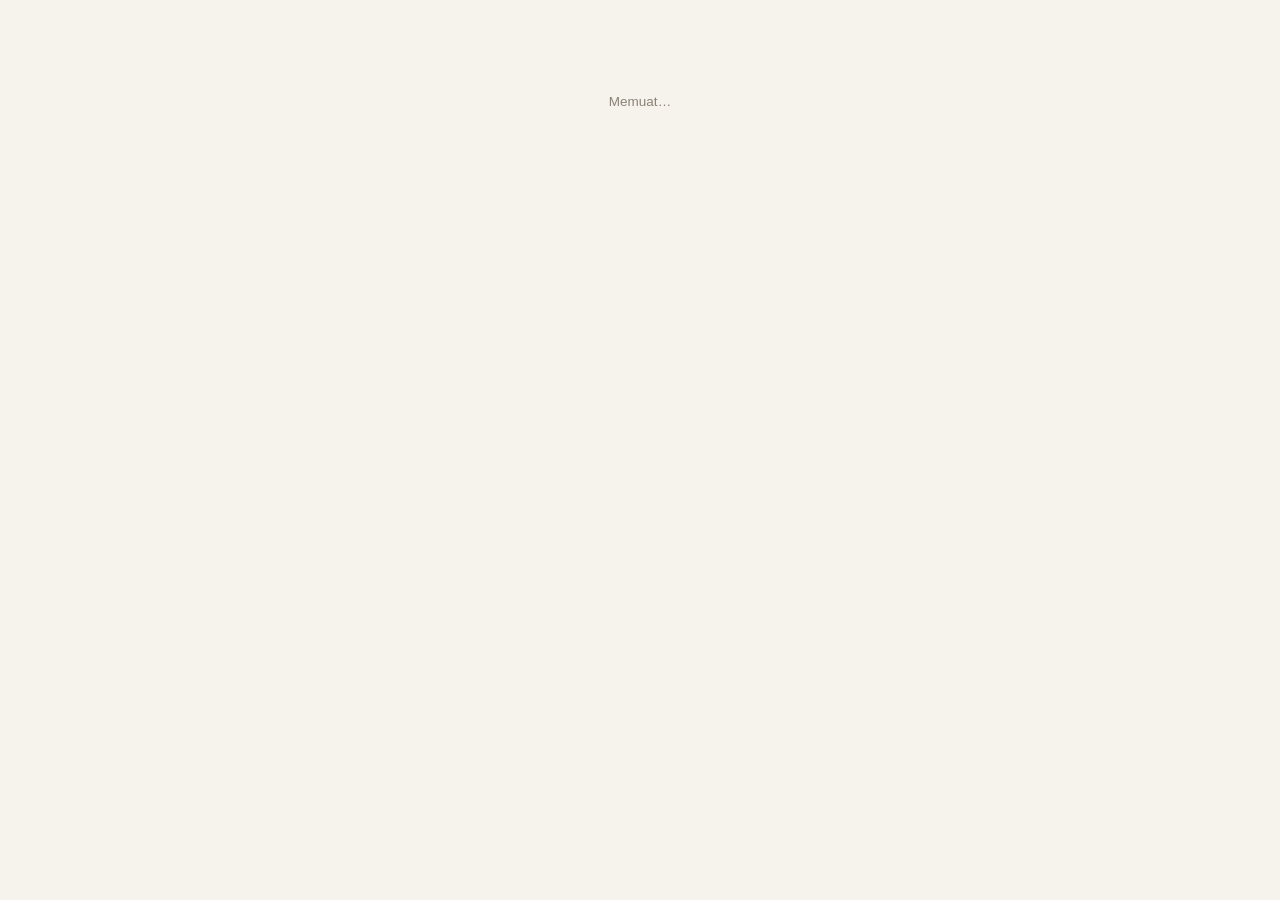
==== cashier/index.html @ cb798a6c "NEW MODEL" ====
<!DOCTYPE html>
<html lang="id">
<head>
  <meta charset="UTF-8" />
  <meta name="viewport" content="width=device-width, initial-scale=1, maximum-scale=1, viewport-fit=cover" />
  <meta name="theme-color" content="#1F1B16" />
  <title>Cafeku Kasir</title>
  <meta name="description" content="Aplikasi kasir sederhana — kasir mode standalone." />
  <link rel="icon" type="image/png" href="../web-app-manifest-192x192.png" sizes="192x192" />
  <link rel="manifest" href="cashier.webmanifest" />
  <meta name="apple-mobile-web-app-capable" content="yes" />
  <meta name="apple-mobile-web-app-title" content="Cafeku Kasir" />
  <meta name="apple-mobile-web-app-status-bar-style" content="black-translucent" />
  <link rel="stylesheet" href="../css/style.css" />
  <link rel="stylesheet" href="../css/cashier.css" />
  <link rel="stylesheet" href="https://cdnjs.cloudflare.com/ajax/libs/font-awesome/6.5.1/css/all.min.css" integrity="sha512-DTOQO9RWCH3ppGqcWaEA1BIZOC6xxalwEsw9c2QQeAIftl+Vegovlnee1c9QX4TctnWMn13TZye+giMm8e2LwA==" crossorigin="anonymous" referrerpolicy="no-referrer" />
</head>
<body>
  <div id="app">
    <div class="page">
      <div class="empty" style="padding-top:80px">Memuat…</div>
    </div>
  </div>
  <input type="file" id="import-file" accept="image/*" hidden />
  <script type="module" src="../js/app-cashier.js"></script>
</body>
</html>
---- css/style.css ----
/* ===========================================================
   CAFEKU — style.css
   Font pakai system stack (tanpa download webfont) supaya first
   paint secepat mungkin. Angka uang pakai stack monospace ala
   struk kasir (tabular-nums) sebagai elemen khas aplikasi ini.
   =========================================================== */

:root {
  --bg: #F6F3EC;
  --surface: #FFFFFF;
  --ink: #1F1B16;
  --ink-dim: #8A8177;
  --line: #E4DED0;
  --accent: #B8752E;   /* amber gosong */
  --accent-ink: #FFFFFF;
  --positive: #2F6F5E; /* sage teal - laba/stok aman */
  --negative: #B23A2E; /* rust red - rugi/stok kurang */
  --warn-bg: #FBEFD9;
  --bar: #1F1B16;      /* bg topbar & bottomnav */
  --radius: 14px;
  --radius-sm: 8px;
  --font-body: -apple-system, BlinkMacSystemFont, "Segoe UI", Roboto, Helvetica, Arial, sans-serif;
  --font-mono: ui-monospace, SFMono-Regular, Menlo, Consolas, "Liberation Mono", monospace;
  --safe-bottom: env(safe-area-inset-bottom, 0px);
}

html[data-theme="dark"] {
  --bg: #121212;
  --surface: #1E1D1B;
  --ink: #E8E5E0;
  --ink-dim: #9A958D;
  --line: #2E2B27;
  --accent: #D08A3E;
  --accent-ink: #1A1815;
  --positive: #7FB8A6;
  --negative: #E07B6E;
  --warn-bg: #3A2E1A;
  --bar: #1A1815;
}

* { box-sizing: border-box; }

html, body {
  margin: 0;
  padding: 0;
  background: var(--bg);
  color: var(--ink);
  font-family: var(--font-body);
  -webkit-tap-highlight-color: transparent;
  overscroll-behavior-y: contain;
}

#app {
  max-width: 480px;
  margin: 0 auto;
  min-height: 100vh;
  background: var(--bg);
  padding-bottom: calc(72px + var(--safe-bottom));
  position: relative;
}

/* ---------- Top bar ---------- */
.topbar {
  position: sticky;
  top: 0;
  z-index: 20;
  background: var(--bar);
  color: #fff;
  padding: 14px 16px 12px;
}
.topbar h1 {
  font-size: 15px;
  font-weight: 700;
  margin: 0 0 8px;
  letter-spacing: 0.02em;
  display: flex;
  align-items: center;
  gap: 8px;
}
.topbar h1 .dot {
  width: 7px; height: 7px; border-radius: 50%;
  background: var(--accent);
  display: inline-block;
}
.topbar .stats {
  display: flex;
  gap: 10px;
  font-family: var(--font-mono);
}
.topbar .stat {
  flex: 1;
  background: rgba(255,255,255,0.08);
  border-radius: var(--radius-sm);
  padding: 6px 8px;
}
.topbar .stat .label {
  font-size: 10px;
  opacity: 0.65;
  font-family: var(--font-body);
  text-transform: uppercase;
  letter-spacing: 0.04em;
}
.topbar .stat .value {
  font-size: 13px;
  font-weight: 700;
  font-variant-numeric: tabular-nums;
}

/* ---------- Page container ---------- */
.page {
  padding: 14px 14px 10px;
  animation: fadeIn 0.15s ease;
}
@keyframes fadeIn { from { opacity: 0; } to { opacity: 1; } }

.section-title {
  font-size: 13px;
  font-weight: 700;
  text-transform: uppercase;
  letter-spacing: 0.05em;
  color: var(--ink-dim);
  margin: 18px 2px 8px;
  display: flex;
  align-items: center;
  justify-content: space-between;
}

/* ---------- Card / receipt look ---------- */
.card {
  background: var(--surface);
  border-radius: var(--radius);
  border: 1px solid var(--line);
  padding: 14px;
  margin-bottom: 10px;
}
.receipt-divider {
  border: none;
  border-top: 1.5px dashed var(--line);
  margin: 10px 0;
}
.row {
  display: flex;
  justify-content: space-between;
  align-items: center;
  gap: 8px;
  padding: 5px 0;
}
.row .k { color: var(--ink-dim); font-size: 13px; }
.row .v { font-family: var(--font-mono); font-weight: 600; font-variant-numeric: tabular-nums; font-size: 13.5px; }
.row .v.big { font-size: 17px; }
.row .v.positive { color: var(--positive); }
.row .v.negative { color: var(--negative); }

.item-line {
  display: flex;
  justify-content: space-between;
  padding: 8px 0;
  border-bottom: 1px solid var(--line);
}
.item-line:last-child { border-bottom: none; }
.item-line .name { font-weight: 600; font-size: 14px; }
.item-line .sub { font-size: 12px; color: var(--ink-dim); margin-top: 2px; }
.item-line .amt { font-family: var(--font-mono); font-weight: 700; font-variant-numeric: tabular-nums; white-space: nowrap; }

/* ---------- Buttons ---------- */
.btn {
  display: inline-flex;
  align-items: center;
  justify-content: center;
  gap: 6px;
  border: none;
  border-radius: var(--radius-sm);
  padding: 12px 16px;
  font-size: 14px;
  font-weight: 700;
  font-family: var(--font-body);
  cursor: pointer;
  width: 100%;
  transition: transform 0.05s ease;
}
.btn:active { transform: scale(0.98); }
.btn-primary { background: var(--accent); color: var(--accent-ink); }
.btn-ghost { background: var(--surface); color: var(--ink); border: 1px solid var(--line); }
.btn-danger { background: var(--warn-bg); color: var(--negative); }
.btn-sm { width: auto; padding: 8px 12px; font-size: 12.5px; }
.btn-icon {
  width: 34px; height: 34px; border-radius: 50%;
  background: var(--bar); color: #fff;
  display: inline-flex; align-items: center; justify-content: center;
  border: none; font-size: 18px; line-height: 1; cursor: pointer;
}

/* ---------- Forms ---------- */
label { font-size: 12.5px; color: var(--ink-dim); font-weight: 600; display: block; margin: 10px 0 4px; }
input, select, textarea {
  width: 100%;
  padding: 11px 12px;
  border-radius: var(--radius-sm);
  border: 1px solid var(--line);
  background: var(--surface);
  font-size: 14.5px;
  font-family: var(--font-body);
  color: var(--ink);
}
input[type="number"] { font-family: var(--font-mono); }
input:focus, select:focus, textarea:focus {
  outline: 2px solid var(--accent);
  outline-offset: 1px;
}
.field-row { display: flex; gap: 8px; }
.field-row > div { flex: 1; }

/* ---------- Empty state ---------- */
.empty {
  text-align: center;
  padding: 36px 16px;
  color: var(--ink-dim);
  font-size: 13.5px;
}
.empty .big-icon { font-size: 30px; margin-bottom: 8px; }

/* ---------- Bottom nav ---------- */
.bottomnav {
  position: fixed;
  bottom: 0; left: 50%;
  transform: translateX(-50%);
  width: 100%;
  max-width: 480px;
  background: var(--bar);
  display: flex;
  padding: 6px 4px calc(6px + var(--safe-bottom));
  z-index: 30;
}
.bottomnav button {
  flex: 1;
  background: none;
  border: none;
  color: rgba(255,255,255,0.55);
  font-size: 10.5px;
  font-family: var(--font-body);
  font-weight: 600;
  padding: 6px 2px;
  display: flex;
  flex-direction: column;
  align-items: center;
  gap: 3px;
  cursor: pointer;
}
.bottomnav button .ic { width: 20px; height: 20px; }
.bottomnav button.active { color: var(--accent); }
.snip { color: var(--ink-dim); opacity: 0.4; }
.ic-btn { width: 18px; height: 18px; }

/* ---------- Modal sheet ---------- */
.overlay {
  position: fixed; inset: 0;
  background: rgba(0,0,0,0.45);
  z-index: 50;
  display: flex;
  align-items: flex-end;
  justify-content: center;
}
.sheet {
  width: 100%;
  max-width: 480px;
  background: var(--bg);
  border-radius: 18px 18px 0 0;
  max-height: 88vh;
  overflow-y: auto;
  padding: 16px 16px calc(20px + var(--safe-bottom));
  animation: slideUp 0.18s ease;
}
@keyframes slideUp { from { transform: translateY(16px); opacity: 0.6; } to { transform: translateY(0); opacity: 1; } }
.sheet-head {
  display: flex;
  justify-content: space-between;
  align-items: center;
  margin-bottom: 10px;
}
.sheet-head h2 { font-size: 16px; margin: 0; }
.sheet-handle {
  width: 36px; height: 4px; border-radius: 2px;
  background: var(--line);
  margin: 0 auto 10px;
}

/* ---------- Chips / tabs ---------- */
.chips { display: flex; gap: 6px; overflow-x: auto; padding-bottom: 2px; }
.chip {
  border: 1px solid var(--line);
  background: var(--surface);
  padding: 7px 13px;
  border-radius: 999px;
  font-size: 12.5px;
  font-weight: 600;
  white-space: nowrap;
  cursor: pointer;
  color: var(--ink-dim);
}
.chip.active { background: var(--bar); color: #fff; border-color: var(--bar); }

.badge {
  display: inline-block;
  padding: 2px 8px;
  border-radius: 999px;
  font-size: 10.5px;
  font-weight: 700;
}
.badge.low { background: var(--warn-bg); color: var(--negative); }
.badge.ok { background: #E4EEEA; color: var(--positive); }

.toast {
  position: fixed;
  bottom: calc(84px + var(--safe-bottom));
  left: 50%; transform: translateX(-50%);
  background: var(--bar);
  color: #fff;
  padding: 10px 18px;
  border-radius: 999px;
  font-size: 13px;
  z-index: 60;
  animation: fadeIn 0.15s ease;
  white-space: nowrap;
}

.qty-stepper { display: flex; align-items: center; gap: 8px; }
.qty-stepper button {
  width: 30px; height: 30px; border-radius: 50%;
  border: 1px solid var(--line); background: var(--surface);
  font-size: 16px; cursor: pointer;
}
.qty-stepper .qn { min-width: 22px; text-align: center; font-family: var(--font-mono); font-weight: 700; }

.hint { font-size: 11.5px; color: var(--ink-dim); margin-top: 4px; line-height: 1.4; }

::-webkit-scrollbar { display: none; }

/* ---------- Topbar: cegah nilai uang kebentur ---------- */
.topbar .stats { flex-wrap: wrap; }
.topbar .stat .value { font-size: 12px; overflow-wrap: anywhere; }

/* ---------- Kasir: kart item header ntuk harga biar tidak tabrakan ---------- */
.item-line { align-items: flex-start; }
.item-line .name { line-height: 1.3; }
.item-line .amt { text-align: right; }
.qty-stepper { flex-wrap: wrap; }
.qty-stepper button { flex: 0 0 auto; }
.qty-stepper .qn { min-width: 24px; }

/* ---------- Receipt print (58mm thermal) ---------- */
#print-receipt { display: none; }
@media print {
  body * { visibility: hidden; }
  #print-receipt, #print-receipt * { visibility: visible; }
  #print-receipt {
    display: block;
    position: absolute;
    left: 0; top: 0;
    width: 58mm;
    padding: 0;
    font-family: 'Courier New', ui-monospace, monospace;
    font-size: 11px;
    line-height: 1.35;
    color: #000;
  }
}
#print-receipt .pr-center { text-align: center; }
#print-receipt .pr-row { display: flex; justify-content: space-between; }
#print-receipt .pr-big { margin-top: 3px; }
#print-receipt .pr-item { position: relative; padding-bottom: 2px; }
#print-receipt .pr-name { font-weight: bold; }
#print-receipt .pr-amt { position: absolute; right: 0; top: 0; }
#print-receipt .pr-sub { color: #333; }
#print-receipt .pr-divider { border-top: 1px dashed #000; margin: 5px 0; }
/* ---------- Pembayaran (mobile keypad) ---------- */
.pay-display {
  font-family: var(--font-mono);
  font-size: 28px;
  font-weight: 700;
  font-variant-numeric: tabular-nums;
  text-align: right;
  background: var(--surface);
  border: 1px solid var(--line);
  border-radius: var(--radius-sm);
  padding: 14px 14px;
  margin-bottom: 12px;
  overflow-wrap: anywhere;
}
.pay-kb { display: grid; grid-template-columns: repeat(3, 1fr); gap: 8px; margin-bottom: 8px; }
.pay-quick { display: grid; grid-template-columns: repeat(4, 1fr); gap: 8px; margin-bottom: 8px; }
.pay-quick button {
  padding: 14px 0;
  border: 1px solid var(--line);
  border-radius: var(--radius-sm);
  background: var(--surface);
  font-size: 16px;
  font-weight: 700;
  font-family: var(--font-mono);
  cursor: pointer;
  color: var(--ink);
}
html[data-theme="dark"] .pay-quick button {
  color: #fff;
}
html[data-theme="dark"] .pay-quick button:active {
  background: var(--accent);
  color: var(--accent-ink);
}
.search-bar-wrap { padding: 10px 0; position: sticky; top: 0; background: var(--bg); z-index: 5; }
.search-bar {
  width: 100%; padding: 11px 14px; border-radius: var(--radius-sm);
  border: 1px solid var(--line); background: var(--surface);
  font-size: 14.5px; font-family: var(--font-body); color: var(--ink);
}

.pay-key {
  padding: 16px 0;
  border: 1px solid var(--line);
  border-radius: var(--radius-sm);
  background: var(--surface);
  font-size: 20px;
  font-weight: 700;
  font-family: var(--font-mono);
  cursor: pointer;
  color: var(--ink);
}
html[data-theme="dark"] .pay-key {
  color: #fff;
}
html[data-theme="dark"] .pay-key:active {
  background: var(--accent);
  color: var(--accent-ink);
}
.pay-key:active { background: var(--line); }
.pay-actions { display: flex; gap: 8px; margin-top: 8px; }
.pay-actions .btn { flex: 1; }
.item-line .coret { color: var(--ink-dim); text-decoration: line-through; font-size: 11px; opacity: 0.7; }
.item-line .coret.small { font-size: 11px; }
.coret { color: var(--ink-dim); text-decoration: line-through; opacity: 0.7; font-size: 12px; }
.coret.small { font-size: 11px; }
button:disabled, .btn:disabled { opacity: 0.5; cursor: not-allowed; pointer-events: auto; }
.q-ctrl {
  width: 30px; height: 30px; border-radius: 50%;
  border: 1px solid var(--accent); background: var(--surface);
  font-size: 16px; cursor: pointer; padding: 0; line-height: 1;
  color: var(--ink);
}
.q-ctrl:active { background: var(--accent); color: var(--accent-ink); }

/* ---------- Cart item (grid 2-col) ---------- */
.cart-item {
  display: grid;
  grid-template-columns: 1fr auto;
  align-items: center;
  gap: 10px;
  padding: 10px 0;
  border-bottom: 1px solid var(--line);
}
.cart-item:last-child { border-bottom: none; }
.cart-item .ci-left { display: flex; flex-direction: column; gap: 4px; }
.cart-item .ci-name { font-weight: 600; font-size: 14px; }
.cart-item .ci-qty {
  display: inline-flex; align-items: center; gap: 6px;
  font-family: var(--font-mono); font-size: 13px;
}
.cart-item .ci-sub { color: var(--ink-dim); font-size: 12px; }
.cart-item .ci-right {
  text-align: right;
  display: flex;
  flex-direction: column;
  align-items: flex-end;
  gap: 4px;
}
.cart-item .ci-price { font-family: var(--font-mono); font-weight: 700; font-size: 13px; }
.cart-item .ci-coret {
  color: var(--ink-dim); text-decoration: line-through; font-size: 11px; opacity: 0.7;
}
.cart-item .ci-delete {
  width: 26px; height: 26px; border-radius: 6px;
  border: 1px solid var(--negative); color: var(--negative);
  background: rgba(178,58,46,0.08); font-size: 14px; cursor: pointer;
  flex-shrink: 0;
}

/* ---------- Toggle switch (slide/geser) ---------- */
.toggle-row {
  display: flex;
  align-items: center;
  justify-content: space-between;
  gap: 12px;
  margin-top: 6px;
}
.toggle-row .toggle-title { font-weight: 600; font-size: 14px; }
.toggle-row .hint { margin-top: 2px; }
.switch { position: relative; display: inline-block; width: 52px; height: 30px; flex: 0 0 auto; }
.switch input { opacity: 0; width: 0; height: 0; }
.slider {
  position: absolute; inset: 0;
  background: var(--line);
  border-radius: 999px;
  transition: background 0.15s ease;
  cursor: pointer;
}
.slider::before {
  content: "";
  position: absolute;
  height: 24px; width: 24px;
  left: 3px; top: 3px;
  background: #fff;
  border-radius: 50%;
  box-shadow: 0 1px 3px rgba(0,0,0,0.25);
  transition: transform 0.15s ease;
}
.switch input:checked + .slider { background: var(--positive); }
.switch input:checked + .slider::before { transform: translateX(22px); }
.switch input:disabled + .slider { opacity: 0.4; cursor: not-allowed; }

/* ---------- Laporan: hero / rincian / menu bar / grafik ---------- */
.rep-hero {
  background: var(--bar);
  color: #fff;
  border: none;
  background-image: linear-gradient(135deg, var(--bar), var(--accent));
  margin-top: 10px;
}
.rep-hero-label {
  font-size: 11px; text-transform: uppercase; letter-spacing: 0.06em; opacity: 0.75;
}
.rep-hero-value {
  font-family: var(--font-mono); font-weight: 800;
  font-size: 26px; font-variant-numeric: tabular-nums; margin-top: 4px;
  color: #fff;
}
.rep-mini {
  display: grid; grid-template-columns: repeat(3, 1fr); gap: 8px; margin-top: 12px;
  border-top: 1px solid rgba(255,255,255,0.18); padding-top: 10px;
}
.rep-mini > div { display: flex; flex-direction: column; }
.rep-mini .k { font-size: 10px; opacity: 0.75; color: inherit; }
.rep-mini b { font-family: var(--font-mono); font-size: 12px; margin-top: 2px; }
.rep-mini .positive { color: #9FE3CE; }
.rep-mini .negative { color: #FFB4A9; }

.rep-bar-row { padding: 6px 0; }
.rep-bar-top { display: flex; justify-content: space-between; font-size: 12.5px; margin-bottom: 3px; gap: 8px; }
.rep-bar-name { font-weight: 600; overflow: hidden; text-overflow: ellipsis; white-space: nowrap; }
.rep-bar-val { color: var(--ink-dim); font-family: var(--font-mono); flex-shrink: 0; }
.rep-bar-track { height: 8px; background: var(--line); border-radius: 999px; overflow: hidden; }
.rep-bar-fill { height: 100%; background: var(--accent); border-radius: 999px; }

.rep-trx { padding: 10px 14px; }
.rep-trx-head .v { font-size: 14px; }
.rep-caret {
  display: inline-block; transition: transform 0.15s ease; font-size: 12px; color: var(--ink-dim);
}
.rep-trx-body { margin-top: 8px; padding-top: 8px; border-top: 1px dashed var(--line); }

/* Chart 7 hari */
.c7 { display: flex; gap: 8px; align-items: flex-end; height: 110px; }
.c7-day { flex: 1; display: flex; flex-direction: column; align-items: center; gap: 3px; height: 100%; }
.c7-val { font-family: var(--font-mono); font-size: 9px; color: var(--ink-dim); }
.c7-track { flex: 1; width: 100%; display: flex; align-items: flex-end; justify-content: center; }
.c7-fill {
  width: 70%; border-radius: 4px 4px 0 0; background: var(--line);
  transition: height 0.2s ease;
}
.c7-fill.active { background: var(--accent); }
.c7-label { font-size: 9px; color: var(--ink-dim); white-space: nowrap; }
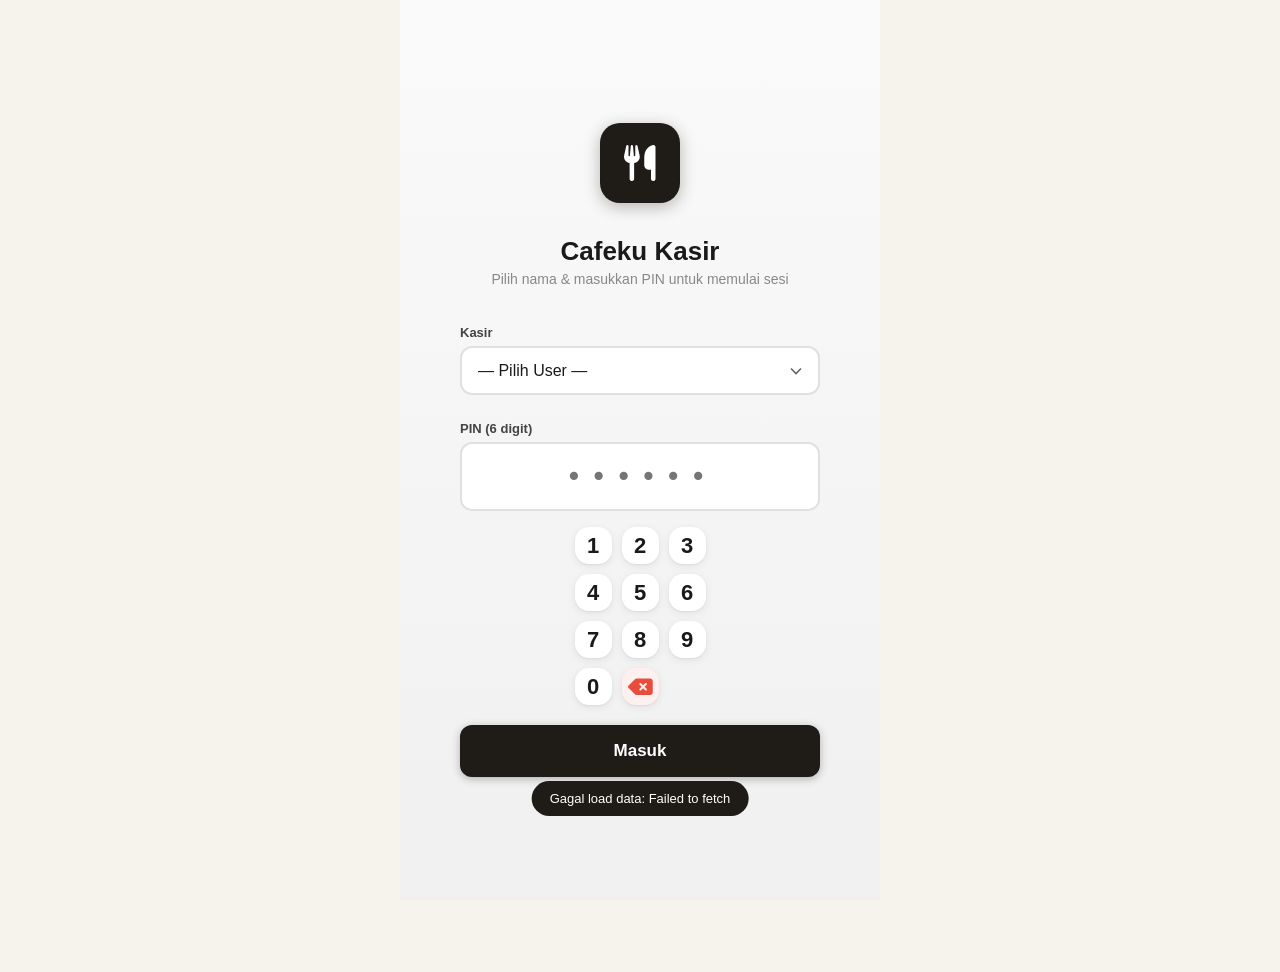
==== commit 5c53b778: "Update index.html" ====
--- a/cashier/index.html
+++ b/cashier/index.html
@@ -12,7 +12,7 @@
   <meta name="apple-mobile-web-app-title" content="Cafeku Kasir" />
   <meta name="apple-mobile-web-app-status-bar-style" content="black-translucent" />
   <link rel="stylesheet" href="../css/style.css" />
-  <link rel="stylesheet" href="../css/cashier.css" />
+  <link rel="stylesheet" href="../cashier/css/cashier.css" />
   <link rel="stylesheet" href="https://cdnjs.cloudflare.com/ajax/libs/font-awesome/6.5.1/css/all.min.css" integrity="sha512-DTOQO9RWCH3ppGqcWaEA1BIZOC6xxalwEsw9c2QQeAIftl+Vegovlnee1c9QX4TctnWMn13TZye+giMm8e2LwA==" crossorigin="anonymous" referrerpolicy="no-referrer" />
 </head>
 <body>
--- a/cashier/css/cashier.css
+++ b/cashier/css/cashier.css
@@ -0,0 +1,969 @@
+/* ===== CAFeku KASIR — CSS OVERRIDE ===== */
+/* Import warna warna dari style.css owner, lalu override layout kasir saja */
+
+/* ===== Tab Navigation ===== */
+.cashier-tabs {
+  display: flex;
+  overflow-x: auto;
+  background: var(--card, #fff);
+  border-bottom: 1px solid var(--border, #e0e0e0);
+  position: sticky;
+  top: 0;
+  z-index: 10;
+}
+.cashier-tab {
+  flex: 1;
+  min-width: 120px;
+  text-align: center;
+  padding: 12px 4px;
+  border: none;
+  background: transparent;
+  font-size: 13px;
+  font-weight: 600;
+  cursor: pointer;
+  border-bottom: 3px solid transparent;
+  color: var(--text-muted, #888);
+  transition: all 0.15s;
+}
+.cashier-tab.active {
+  color: var(--primary, #1F1B16);
+  border-bottom-color: var(--primary, #1F1B16);
+}
+.cashier-tab .ic {
+  display: block;
+  font-size: 20px;
+  margin-bottom: 2px;
+}
+
+/* ===== Menu Grid (dengan gambar) ===== */
+.cashier-menu-grid {
+  display: grid;
+  grid-template-columns: repeat(auto-fill, minmax(120px, 1fr));
+  gap: 8px;
+  padding: 12px;
+}
+.menu-card {
+  background: var(--card, #fff);
+  border: 1px solid var(--border, #e0e0e0);
+  border-radius: 10px;
+  padding: 8px;
+  text-align: center;
+  cursor: pointer;
+  transition: transform 0.1s, box-shadow 0.1s;
+  display: flex;
+  flex-direction: column;
+  height: 120px;
+}
+.menu-card:active {
+  transform: scale(0.96);
+}
+.menu-card .mc-img {
+  width: 60px;
+  height: 60px;
+  object-fit: cover;
+  border-radius: 8px;
+  margin: 0 auto 6px;
+  background: var(--bg, #f5f5f5);
+}
+.menu-card .mc-ph {
+  width: 60px;
+  height: 60px;
+  margin: 0 auto 6px;
+  display: flex;
+  align-items: center;
+  justify-content: center;
+  font-size: 32px;
+  color: var(--text-muted, #aaa);
+  background: var(--bg, #f5f5f5);
+  border-radius: 8px;
+}
+.menu-card .mc-name {
+  font-size: 12px;
+  font-weight: 600;
+  margin-bottom: 4px;
+  color: var(--text, #1F1B16);
+  flex: 1;
+  display: -webkit-box;
+  -webkit-line-clamp: 2;
+  -webkit-box-orient: vertical;
+  overflow: hidden;
+}
+.menu-card .mc-price {
+  font-size: 13px;
+  font-weight: 700;
+  color: var(--primary, #1F1B16);
+}
+.menu-card-badge {
+  position: absolute;
+  top: 6px;
+  right: 6px;
+  font-size: 9px;
+  background: #e74c3c;
+  color: #fff;
+  border-radius: 8px;
+  padding: 2px 6px;
+}
+
+/* ===== Category Chips ===== */
+.category-chips {
+  display: flex;
+  gap: 6px;
+  padding: 10px 12px;
+  overflow-x: auto;
+  background: var(--card, #fff);
+  border-bottom: 1px solid var(--border, #e0e0e0);
+}
+.category-chip {
+  flex: none;
+  padding: 6px 14px;
+  border-radius: 16px;
+  font-size: 13px;
+  font-weight: 600;
+  cursor: pointer;
+  border: 1px solid var(--border, #e0e0e0);
+  background: var(--bg, #f5f5f5);
+  color: var(--text, #1F1B16);
+  white-space: nowrap;
+}
+.category-chip.active {
+  background: var(--primary, #1F1B16);
+  color: #fff;
+  border-color: var(--primary, #1F1B16);
+}
+
+/* ===== Cart Drawer (floating di kanan) ===== */
+.cashier-cart-drawer {
+  position: fixed;
+  top: 60px;
+  right: 0;
+  width: 320px;
+  max-width: 90vw;
+  height: calc(100vh - 60px);
+  background: var(--card, #fff);
+  border-left: 1px solid var(--border, #e0e0e0);
+  box-shadow: -2px 0 8px rgba(0,0,0,0.1);
+  z-index: 50;
+  display: flex;
+  flex-direction: column;
+  transform: translateX(100%);
+  transition: transform 0.2s;
+}
+.cashier-cart-drawer.open {
+  transform: translateX(0);
+}
+.cashier-cart-drawer .cd-header {
+  padding: 12px 14px 8px;
+  border-bottom: 1px solid var(--border, #e0e0e0);
+  font-size: 16px;
+  font-weight: 700;
+  display: flex;
+  justify-content: space-between;
+  align-items: center;
+}
+.cashier-cart-drawer .cd-close {
+  background: none;
+  border: none;
+  font-size: 18px;
+  color: var(--text-muted, #888);
+  cursor: pointer;
+}
+.cashier-cart-drawer .cd-items {
+  flex: 1;
+  overflow-y: auto;
+  padding: 10px 14px;
+}
+.cashier-cart-drawer .cd-item {
+  display: flex;
+  justify-content: space-between;
+  align-items: center;
+  padding: 6px 0;
+  border-bottom: 1px solid var(--border, #eee);
+}
+.cashier-cart-drawer .cd-item .cda-name {
+  font-size: 13px;
+  flex: 1;
+}
+.cashier-cart-drawer .cd-item .cda-qty {
+  display: flex;
+  align-items: center;
+  gap: 4px;
+}
+.cashier-cart-drawer .cd-item .cda-qty button {
+  width: 24px;
+  height: 24px;
+  border-radius: 6px;
+  font-size: 14px;
+}
+.cashier-cart-drawer .cd-price {
+  font-size: 12px;
+  color: var(--text-muted, #888);
+  margin-top: 4px;
+}
+.cashier-cart-drawer .cd-footer {
+  padding: 12px 14px;
+  border-top: 1px solid var(--border, #e0e0e0);
+}
+.cashier-cart-drawer .cd-total {
+  display: flex;
+  justify-content: space-between;
+  font-size: 18px;
+  font-weight: 700;
+  margin-bottom: 8px;
+}
+.cashier-cart-drawer .cd-btn-bayar {
+  width: 100%;
+}
+.cashier-cart-overlay {
+  position: fixed;
+  top: 60px;
+  left: 0;
+  right: 0;
+  bottom: 0;
+  background: rgba(0,0,0,0.3);
+  z-index: 40;
+}
+.cd-pay-row {
+  display: flex;
+  gap: 8px;
+  margin-bottom: 8px;
+}
+.cd-pay-row button {
+  flex: 1;
+}
+
+/* ===== Sesi Kas ===== */
+.sesi-kas-card {
+  padding: 14px;
+}
+.sesi-kas-card .sk-row {
+  display: flex;
+  justify-content: space-between;
+  padding: 6px 0;
+  border-bottom: 1px solid var(--border, #eee);
+}
+.sesi-kas-card .sk-row .k { color: var(--text-muted, #888); font-size: 13px; }
+.sesi-kas-card .sk-row .v { font-weight: 600; }
+.sesi-kas-card .sk-total {
+  display: flex;
+  justify-content: space-between;
+  font-size: 20px;
+  font-weight: 700;
+  padding: 12px 0;
+  border-top: 2px solid var(--border, #e0e0e0);
+}
+
+/* ===== Riwayat ===== */
+.riwayat-item {
+  padding: 10px 14px;
+  border-bottom: 1px solid var(--border, #eee);
+}
+.riwayat-item .ri-top {
+  display: flex;
+  justify-content: space-between;
+  align-items: center;
+}
+.riwayat-item .ri-invoice {
+  font-size: 13px;
+  font-weight: 600;
+}
+.riwayat-item .ri-total {
+  font-size: 16px;
+  font-weight: 700;
+}
+.riwayat-item .ri-meta {
+  display: flex;
+  gap: 8px;
+  font-size: 12px;
+  color: var(--text-muted, #888);
+  margin-top: 4px;
+}
+.riwayat-item .ri-metode {
+  background: var(--bg, #f0f0f0);
+  padding: 2px 8px;
+  border-radius: 8px;
+}
+
+/* ===== Promo List ===== */
+.promo-card {
+  padding: 12px 14px;
+  border-bottom: 1px solid var(--border, #eee);
+}
+.promo-card .pc-name {
+  font-size: 15px;
+  font-weight: 600;
+}
+.promo-card .pc-detail {
+  font-size: 12px;
+  color: var(--text-muted, #888);
+  margin-top: 4px;
+}
+
+/* ===== Stok ===== */
+.stok-item {
+  display: flex;
+  justify-content: space-between;
+  align-items: center;
+  padding: 10px 14px;
+  border-bottom: 1px solid var(--border, #eee);
+}
+.stok-item .si-info .name {
+  font-size: 13px;
+  font-weight: 600;
+}
+.stok-item .si-info .sub {
+  font-size: 11px;
+  color: var(--text-muted, #888);
+}
+.stok-item .si-badge {
+  font-size: 10px;
+  padding: 2px 6px;
+  border-radius: 6px;
+}
+
+/* ===== Login Screen ===== */
+.cashier-login {
+  min-height: 100vh;
+  display: flex;
+  flex-direction: column;
+  align-items: center;
+  justify-content: center;
+  padding: 24px;
+  text-align: center;
+  background: linear-gradient(180deg, #fafafa 0%, #f0f0f0 100%);
+}
+.cashier-login .cl-logo {
+  width: 80px;
+  height: 80px;
+  border-radius: 20px;
+  background: var(--primary, #1F1B16);
+  color: #fff;
+  display: flex;
+  align-items: center;
+  justify-content: center;
+  font-size: 36px;
+  margin: 0 auto 16px;
+  box-shadow: 0 4px 16px rgba(31,27,22,0.3);
+}
+.cashier-login h1 {
+  font-size: 26px;
+  font-weight: 700;
+  margin-bottom: 4px;
+  color: #1a1a1a;
+}
+.cashier-login .cl-sub {
+  color: var(--text-muted, #888);
+  font-size: 14px;
+  margin-bottom: 28px;
+}
+.cashier-login .cl-field {
+  width: 100%;
+  max-width: 360px;
+  margin-bottom: 16px;
+  text-align: left;
+}
+.cashier-login .cl-field label {
+  display: block;
+  font-size: 13px;
+  font-weight: 600;
+  color: #444;
+  margin-bottom: 6px;
+}
+.cashier-login select {
+  width: 100%;
+  padding: 14px 16px;
+  font-size: 16px;
+  border: 2px solid #e0e0e0;
+  border-radius: 12px;
+  background: #fff;
+  color: #1a1a1a;
+  -webkit-appearance: none;
+  appearance: none;
+  background-image: url("data:image/svg+xml,%3Csvg xmlns='http://www.w3.org/2000/svg' width='24' height='24' viewBox='0 0 24 24' fill='none' stroke='%23666' stroke-width='2'%3E%3Cpath d='M6 9l6 6 6-6'/%3E%3C/svg%3E");
+  background-repeat: no-repeat;
+  background-position: right 12px center;
+  background-size: 20px;
+  padding-right: 44px;
+}
+.cashier-login select:focus {
+  outline: none;
+  border-color: var(--primary, #1F1B16);
+  box-shadow: 0 0 0 3px rgba(31,27,22,0.15);
+}
+.cashier-login #cl-pin {
+  width: 100%;
+  padding: 16px;
+  font-size: 28px;
+  letter-spacing: 8px;
+  text-align: center;
+  border: 2px solid #e0e0e0;
+  border-radius: 12px;
+  background: #fff;
+  color: #1a1a1a;
+  font-family: 'SF Mono', 'Monospace';
+  -webkit-text-security: disc;
+  text-security: disc;
+}
+.cashier-login #cl-pin:focus {
+  outline: none;
+  border-color: var(--primary, #1F1B16);
+  box-shadow: 0 0 0 3px rgba(31,27,22,0.15);
+}
+.cashier-login .cl-keypad {
+  display: grid;
+  grid-template-columns: repeat(3, 1fr);
+  gap: 10px;
+  max-width: 300px;
+  margin: 0 auto 20px;
+}
+.cashier-login .pin-key {
+  aspect-ratio: 1;
+  border: none;
+  border-radius: 14px;
+  font-size: 22px;
+  font-weight: 600;
+  color: #1a1a1a;
+  background: #fff;
+  box-shadow: 0 2px 8px rgba(0,0,0,0.08), 0 1px 2px rgba(0,0,0,0.05);
+  cursor: pointer;
+  transition: all 0.08s;
+  -webkit-tap-highlight-color: transparent;
+}
+.cashier-login .pin-key:active {
+  transform: scale(0.92);
+  background: #f0f0f0;
+  box-shadow: inset 0 2px 4px rgba(0,0,0,0.1);
+}
+.cashier-login .pin-key.pin-del {
+  background: #fff0f0;
+  color: #e74c3c;
+  display: flex;
+  align-items: center;
+  justify-content: center;
+}
+.cashier-login .pin-key.pin-del:active {
+  background: #ffe0e0;
+}
+.cashier-login .cl-btn {
+  width: 100%;
+  max-width: 360px;
+  padding: 16px;
+  font-size: 17px;
+  font-weight: 600;
+  border-radius: 12px;
+  background: var(--primary, #1F1B16);
+  color: #fff;
+  border: none;
+  box-shadow: 0 2px 8px rgba(31,27,22,0.3);
+}
+.cashier-login .cl-btn:active {
+  transform: scale(0.98);
+}
+
+/* ===== Number Inputs (prevent native keyboard) ===== */
+input[type="number"],
+input[type="password"][inputmode="numeric"],
+input[inputmode="numeric"] {
+  -webkit-appearance: none;
+  -moz-appearance: textfield;
+}
+input[type="number"]::-webkit-outer-spin-button,
+input[type="number"]::-webkit-inner-spin-button {
+  -webkit-appearance: none;
+  margin: 0;
+}
+
+/* ===== Payment Sheet Number Keypad ===== */
+.pay-display {
+  font-size: 32px;
+  font-weight: 700;
+  text-align: center;
+  padding: 16px;
+  background: #fafafa;
+  border-radius: 12px;
+  margin-bottom: 16px;
+  font-family: 'SF Mono', 'Monospace';
+  color: #1a1a1a;
+}
+.pay-quick {
+  display: flex;
+  gap: 8px;
+  margin-bottom: 16px;
+  flex-wrap: wrap;
+}
+.pay-quick .pay-key {
+  flex: 1;
+  min-width: 70px;
+  padding: 12px;
+  border: 2px solid #e0e0e0;
+  border-radius: 10px;
+  background: #fff;
+  font-size: 14px;
+  font-weight: 600;
+  color: #333;
+  cursor: pointer;
+  transition: all 0.1s;
+}
+.pay-quick .pay-key:active {
+  background: var(--primary, #1F1B16);
+  color: #fff;
+  border-color: var(--primary, #1F1B16);
+}
+.pay-kb {
+  display: grid;
+  grid-template-columns: repeat(3, 1fr);
+  gap: 10px;
+  margin-bottom: 16px;
+}
+.pay-kb .pay-key {
+  aspect-ratio: 1;
+  border: none;
+  border-radius: 14px;
+  font-size: 22px;
+  font-weight: 600;
+  color: #1a1a1a;
+  background: #fff;
+  box-shadow: 0 2px 8px rgba(0,0,0,0.08);
+  cursor: pointer;
+  transition: all 0.08s;
+  -webkit-tap-highlight-color: transparent;
+}
+.pay-kb .pay-key:active {
+  transform: scale(0.92);
+  background: #f0f0f0;
+}
+
+/* ===== Cart FAB ===== */
+.cart-fab {
+  position: fixed;
+  bottom: 90px;
+  right: 14px;
+  width: 56px;
+  height: 56px;
+  border-radius: 50%;
+  border: none;
+  font-size: 22px;
+  cursor: pointer;
+  z-index: 100;
+  box-shadow: 0 4px 16px rgba(0,0,0,0.25);
+  background: var(--primary, #1F1B16);
+  color: #fff;
+  display: flex;
+  align-items: center;
+  justify-content: center;
+  transition: all 0.15s;
+}
+.cart-fab:hover { box-shadow: 0 6px 20px rgba(0,0,0,0.3); }
+.cart-fab.has-items { background: #e74c3c; }
+.cart-count {
+  position: absolute;
+  top: -6px;
+  right: -6px;
+  min-width: 20px;
+  height: 20px;
+  background: #fff;
+  color: #e74c3c;
+  font-size: 11px;
+  font-weight: 700;
+  padding: 0 6px;
+  border-radius: 10px;
+  display: flex;
+  align-items: center;
+  justify-content: center;
+}
+
+/* ===== Menu Card Improvements ===== */
+.cashier-menu-grid {
+  display: grid;
+  grid-template-columns: repeat(auto-fill, minmax(130px, 1fr));
+  gap: 10px;
+  padding: 12px;
+}
+.menu-card {
+  background: #fff;
+  border: 1px solid #e8e8e8;
+  border-radius: 14px;
+  padding: 10px;
+  text-align: center;
+  cursor: pointer;
+  transition: all 0.12s;
+  display: flex;
+  flex-direction: column;
+  height: 130px;
+  box-shadow: 0 2px 6px rgba(0,0,0,0.04);
+}
+.menu-card:active {
+  transform: scale(0.97);
+  box-shadow: 0 4px 12px rgba(0,0,0,0.1);
+}
+.menu-card .mc-img {
+  width: 68px;
+  height: 68px;
+  object-fit: cover;
+  border-radius: 10px;
+  margin: 0 auto 8px;
+  background: #f5f5f5;
+}
+.menu-card .mc-ph {
+  width: 68px;
+  height: 68px;
+  margin: 0 auto 8px;
+  display: flex;
+  align-items: center;
+  justify-content: center;
+  font-size: 36px;
+  color: #ccc;
+  background: #f5f5f5;
+  border-radius: 10px;
+}
+.menu-card .mc-name {
+  font-size: 13px;
+  font-weight: 600;
+  margin-bottom: 4px;
+  color: #1a1a1a;
+  flex: 1;
+  display: -webkit-box;
+  -webkit-line-clamp: 2;
+  -webkit-box-orient: vertical;
+  overflow: hidden;
+}
+.menu-card .mc-price {
+  font-size: 15px;
+  font-weight: 700;
+  color: var(--primary, #1F1B16);
+}
+.menu-card-badge {
+  position: absolute;
+  top: 8px;
+  right: 8px;
+  font-size: 10px;
+  font-weight: 700;
+  background: #e74c3c;
+  color: #fff;
+  border-radius: 10px;
+  padding: 3px 8px;
+}
+
+/* ===== Cart Drawer Improvements ===== */
+.cashier-cart-drawer {
+  position: fixed;
+  top: 56px;
+  right: 0;
+  width: 340px;
+  max-width: 92vw;
+  height: calc(100vh - 56px);
+  background: #fff;
+  border-left: 1px solid #e8e8e8;
+  box-shadow: -4px 0 24px rgba(0,0,0,0.12);
+  z-index: 1000;
+  display: flex;
+  flex-direction: column;
+  transform: translateX(100%);
+  transition: transform 0.25s cubic-bezier(0.25, 0.46, 0.45, 0.94);
+}
+.cashier-cart-drawer.open {
+  transform: translateX(0);
+}
+.cashier-cart-drawer .cd-header {
+  padding: 14px 16px;
+  border-bottom: 1px solid #e8e8e8;
+  font-size: 17px;
+  font-weight: 700;
+  display: flex;
+  justify-content: space-between;
+  align-items: center;
+  background: #fafafa;
+}
+.cashier-cart-drawer .cd-close {
+  width: 36px;
+  height: 36px;
+  border-radius: 10px;
+  border: none;
+  font-size: 18px;
+  color: #666;
+  background: #f0f0f0;
+  cursor: pointer;
+  transition: all 0.1s;
+}
+.cashier-cart-drawer .cd-close:active { background: #e0e0e0; }
+.cashier-cart-drawer .cd-items {
+  flex: 1;
+  overflow-y: auto;
+  padding: 12px 16px;
+}
+.cashier-cart-drawer .cd-item {
+  display: flex;
+  justify-content: space-between;
+  align-items: flex-start;
+  padding: 10px 0;
+  border-bottom: 1px solid #f0f0f0;
+}
+.cashier-cart-drawer .cd-item .cda-name {
+  font-size: 14px;
+  font-weight: 500;
+  flex: 1;
+}
+.cashier-cart-drawer .cd-item .cda-price {
+  font-size: 13px;
+  color: #888;
+  margin-top: 2px;
+}
+.cashier-cart-drawer .cd-item .cda-qty {
+  display: flex;
+  align-items: center;
+  gap: 8px;
+  margin-left: 12px;
+}
+.cashier-cart-drawer .cd-item .cda-qty button {
+  width: 32px;
+  height: 32px;
+  border-radius: 10px;
+  border: 1px solid #e0e0e0;
+  font-size: 16px;
+  font-weight: 600;
+  background: #fff;
+  color: #333;
+  cursor: pointer;
+  transition: all 0.1s;
+}
+.cashier-cart-drawer .cd-item .cda-qty button:active {
+  background: var(--primary, #1F1B16);
+  color: #fff;
+  border-color: var(--primary, #1F1B16);
+}
+.cashier-cart-drawer .cd-item .cda-qty span {
+  min-width: 28px;
+  text-align: center;
+  font-size: 15px;
+  font-weight: 600;
+}
+.cashier-cart-drawer .cd-footer {
+  padding: 16px;
+  border-top: 1px solid #e8e8e8;
+  background: #fafafa;
+}
+.cashier-cart-drawer .cd-total {
+  display: flex;
+  justify-content: space-between;
+  font-size: 20px;
+  font-weight: 700;
+  margin-bottom: 14px;
+  color: #1a1a1a;
+}
+.cd-pay-row {
+  display: flex;
+  gap: 8px;
+  margin-bottom: 10px;
+}
+.cd-pay-row button {
+  flex: 1;
+}
+.cashier-cart-drawer .cd-btn-bayar {
+  width: 100%;
+  padding: 16px;
+  font-size: 17px;
+  font-weight: 600;
+  border-radius: 12px;
+  background: var(--primary, #1F1B16);
+  color: #fff;
+  border: none;
+  box-shadow: 0 2px 8px rgba(31,27,22,0.3);
+}
+.cashier-cart-overlay {
+  position: fixed;
+  top: 56px;
+  left: 0;
+  right: 0;
+  bottom: 0;
+  background: rgba(0,0,0,0.4);
+  z-index: 999;
+  backdrop-filter: blur(2px);
+}
+
+/* ===== Sesi Kas ===== */
+.sesi-kas-card {
+  padding: 16px;
+}
+.sesi-kas-card .sk-row {
+  display: flex;
+  justify-content: space-between;
+  padding: 10px 0;
+  border-bottom: 1px solid #f0f0f0;
+}
+.sesi-kas-card .sk-row .k { color: #888; font-size: 14px; }
+.sesi-kas-card .sk-row .v { font-weight: 600; font-size: 14px; }
+.sesi-kas-card .sk-total {
+  display: flex;
+  justify-content: space-between;
+  font-size: 22px;
+  font-weight: 700;
+  padding: 16px 0;
+  border-top: 2px solid #e8e8e8;
+  color: #1a1a1a;
+}
+
+/* ===== Print Dialog ===== */
+@media print {
+  body * { visibility: hidden; }
+  #print-receipt, #print-receipt * { visibility: visible; }
+  #print-receipt { position: absolute; left: 0; top: 0; width: 80mm; }
+}
+
+/* ===== Cashier App Header ===== */
+.cashier-header {
+  display: flex;
+  justify-content: space-between;
+  align-items: center;
+  padding: 10px 14px;
+  border-bottom: 1px solid #e8e8e8;
+  background: #fff;
+  position: sticky;
+  top: 0;
+  z-index: 50;
+  box-shadow: 0 1px 3px rgba(0,0,0,0.05);
+}
+.cashier-header h1 {
+  font-size: 17px;
+  font-weight: 700;
+  margin: 0;
+  color: #1a1a1a;
+}
+.cashier-header .ch-user {
+  display: flex;
+  align-items: center;
+  gap: 10px;
+  font-size: 13px;
+  color: #666;
+}
+.cashier-header .ch-logout {
+  font-size: 12px;
+  color: #e74c3c;
+  cursor: pointer;
+  padding: 4px 8px;
+  border-radius: 6px;
+  transition: background 0.1s;
+}
+.cashier-header .ch-logout:hover { background: #fff0f0; }
+.cashier-header #btn-printer-connect {
+  padding: 6px 12px;
+  font-size: 12px;
+  font-weight: 600;
+  border-radius: 8px;
+  border: 1px solid #e0e0e0;
+  background: #fff;
+  color: #333;
+  cursor: pointer;
+  transition: all 0.1s;
+}
+.cashier-header #btn-printer-connect:hover {
+  background: var(--primary, #1F1B16);
+  color: #fff;
+  border-color: var(--primary, #1F1B16);
+}
+.cashier-page {
+  padding-bottom: 60px;
+}
+
+/* ===== Cart FAB ===== */
+.cart-fab {
+  position: fixed;
+  bottom: 14px;
+  right: 14px;
+  width: 56px;
+  height: 56px;
+  border-radius: 50%;
+  border: none;
+  font-size: 22px;
+  cursor: pointer;
+  z-index: 100;
+  box-shadow: 0 3px 10px rgba(0,0,0,0.2);
+  background: var(--primary, #1F1B16);
+  color: #fff;
+  display: flex;
+  align-items: center;
+  justify-content: center;
+  transition: all 0.15s;
+}
+.cart-fab:hover { box-shadow: 0 4px 14px rgba(0,0,0,0.3); }
+.cart-fab.has-items { background: #e74c3c; }
+.cart-count {
+  position: absolute;
+  top: -4px;
+  right: -4px;
+  background: #e74c3c;
+  color: #fff;
+  font-size: 10px;
+  font-weight: 700;
+  padding: 2px 6px;
+  border-radius: 8px;
+}
+
+/* ===== Number Input Wrapper & Keypad ===== */
+.num-input-wrap {
+  position: relative;
+  margin-bottom: 12px;
+}
+.num-input-wrap label {
+  display: block;
+  font-size: 13px;
+  font-weight: 600;
+  color: #444;
+  margin-bottom: 6px;
+}
+.num-input-wrap input {
+  width: 100%;
+  padding: 14px 16px;
+  font-size: 20px;
+  font-family: 'SF Mono', 'Monospace';
+  text-align: right;
+  border: 2px solid #e0e0e0;
+  border-radius: 12px;
+  background: #fff;
+  color: #1a1a1a;
+}
+.num-input-wrap input:focus {
+  outline: none;
+  border-color: var(--primary, #1F1B16);
+  box-shadow: 0 0 0 3px rgba(31,27,22,0.15);
+}
+.num-keypad {
+  display: grid;
+  grid-template-columns: repeat(3, 1fr);
+  gap: 10px;
+  margin-top: 12px;
+  padding-top: 12px;
+  border-top: 1px solid #f0f0f0;
+}
+.num-key {
+  aspect-ratio: 1;
+  border: none;
+  border-radius: 12px;
+  font-size: 20px;
+  font-weight: 600;
+  color: #1a1a1a;
+  background: #fff;
+  box-shadow: 0 2px 8px rgba(0,0,0,0.08);
+  cursor: pointer;
+  transition: all 0.08s;
+  -webkit-tap-highlight-color: transparent;
+}
+.num-key:active {
+  transform: scale(0.92);
+  background: #f0f0f0;
+}
+.num-key.num-del {
+  background: #fff0f0;
+  color: #e74c3c;
+  display: flex;
+  align-items: center;
+  justify-content: center;
+}
+.num-key.num-del:active {
+  background: #ffe0e0;
+}
+
+/* ===== Print Dialog ===== */
+@media print {
+  body * { visibility: hidden; }
+  #print-receipt, #print-receipt * { visibility: visible; }
+  #print-receipt { position: absolute; left: 0; top: 0; width: 80mm; }
+}
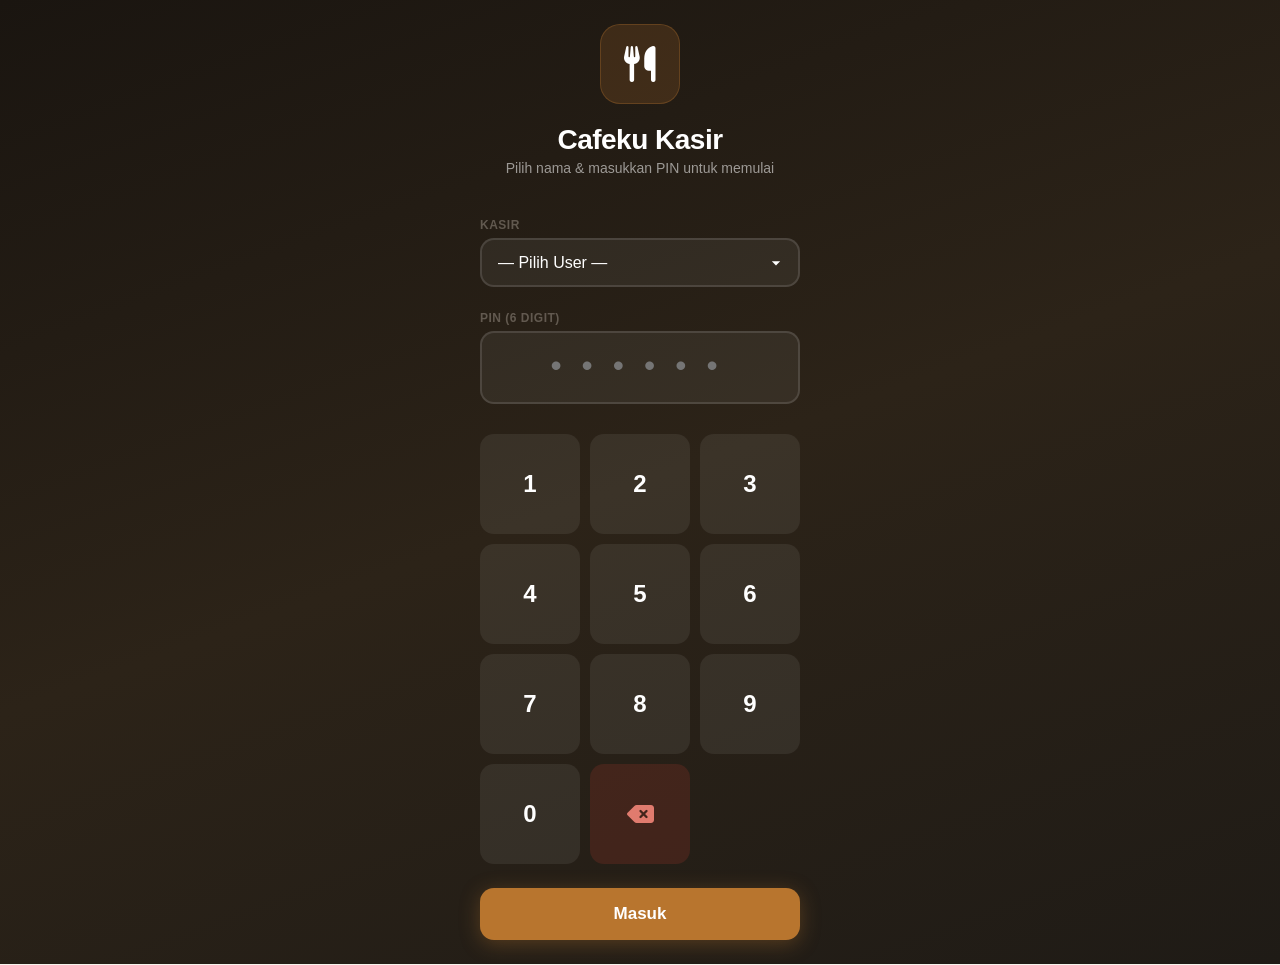
==== commit b2501358: "perubahan web amnivest" ====
--- a/cashier/index.html
+++ b/cashier/index.html
@@ -23,5 +23,10 @@
   </div>
   <input type="file" id="import-file" accept="image/*" hidden />
   <script type="module" src="../js/app-cashier.js"></script>
+  <script>
+    if ('serviceWorker' in navigator) {
+      navigator.serviceWorker.register('../sw.js').catch(function () {});
+    }
+  </script>
 </body>
 </html>
--- a/cashier/css/cashier.css
+++ b/cashier/css/cashier.css
@@ -1,969 +1,918 @@
-/* ===== CAFeku KASIR — CSS OVERRIDE ===== */
-/* Import warna warna dari style.css owner, lalu override layout kasir saja */
-
-/* ===== Tab Navigation ===== */
-.cashier-tabs {
-  display: flex;
-  overflow-x: auto;
-  background: var(--card, #fff);
-  border-bottom: 1px solid var(--border, #e0e0e0);
-  position: sticky;
-  top: 0;
-  z-index: 10;
-}
-.cashier-tab {
-  flex: 1;
-  min-width: 120px;
-  text-align: center;
-  padding: 12px 4px;
-  border: none;
-  background: transparent;
-  font-size: 13px;
-  font-weight: 600;
-  cursor: pointer;
-  border-bottom: 3px solid transparent;
-  color: var(--text-muted, #888);
-  transition: all 0.15s;
-}
-.cashier-tab.active {
-  color: var(--primary, #1F1B16);
-  border-bottom-color: var(--primary, #1F1B16);
-}
-.cashier-tab .ic {
-  display: block;
-  font-size: 20px;
-  margin-bottom: 2px;
-}
-
-/* ===== Menu Grid (dengan gambar) ===== */
-.cashier-menu-grid {
-  display: grid;
-  grid-template-columns: repeat(auto-fill, minmax(120px, 1fr));
-  gap: 8px;
-  padding: 12px;
-}
-.menu-card {
-  background: var(--card, #fff);
-  border: 1px solid var(--border, #e0e0e0);
-  border-radius: 10px;
-  padding: 8px;
-  text-align: center;
-  cursor: pointer;
-  transition: transform 0.1s, box-shadow 0.1s;
-  display: flex;
-  flex-direction: column;
-  height: 120px;
-}
-.menu-card:active {
-  transform: scale(0.96);
-}
-.menu-card .mc-img {
-  width: 60px;
-  height: 60px;
-  object-fit: cover;
-  border-radius: 8px;
-  margin: 0 auto 6px;
-  background: var(--bg, #f5f5f5);
-}
-.menu-card .mc-ph {
-  width: 60px;
-  height: 60px;
-  margin: 0 auto 6px;
-  display: flex;
-  align-items: center;
-  justify-content: center;
-  font-size: 32px;
-  color: var(--text-muted, #aaa);
-  background: var(--bg, #f5f5f5);
-  border-radius: 8px;
-}
-.menu-card .mc-name {
-  font-size: 12px;
-  font-weight: 600;
-  margin-bottom: 4px;
-  color: var(--text, #1F1B16);
-  flex: 1;
-  display: -webkit-box;
-  -webkit-line-clamp: 2;
-  -webkit-box-orient: vertical;
-  overflow: hidden;
-}
-.menu-card .mc-price {
-  font-size: 13px;
-  font-weight: 700;
-  color: var(--primary, #1F1B16);
-}
-.menu-card-badge {
-  position: absolute;
-  top: 6px;
-  right: 6px;
-  font-size: 9px;
-  background: #e74c3c;
-  color: #fff;
-  border-radius: 8px;
-  padding: 2px 6px;
-}
-
-/* ===== Category Chips ===== */
-.category-chips {
-  display: flex;
-  gap: 6px;
-  padding: 10px 12px;
-  overflow-x: auto;
-  background: var(--card, #fff);
-  border-bottom: 1px solid var(--border, #e0e0e0);
-}
-.category-chip {
-  flex: none;
-  padding: 6px 14px;
-  border-radius: 16px;
-  font-size: 13px;
-  font-weight: 600;
-  cursor: pointer;
-  border: 1px solid var(--border, #e0e0e0);
-  background: var(--bg, #f5f5f5);
-  color: var(--text, #1F1B16);
-  white-space: nowrap;
-}
-.category-chip.active {
-  background: var(--primary, #1F1B16);
-  color: #fff;
-  border-color: var(--primary, #1F1B16);
-}
-
-/* ===== Cart Drawer (floating di kanan) ===== */
-.cashier-cart-drawer {
-  position: fixed;
-  top: 60px;
-  right: 0;
-  width: 320px;
-  max-width: 90vw;
-  height: calc(100vh - 60px);
-  background: var(--card, #fff);
-  border-left: 1px solid var(--border, #e0e0e0);
-  box-shadow: -2px 0 8px rgba(0,0,0,0.1);
-  z-index: 50;
-  display: flex;
-  flex-direction: column;
-  transform: translateX(100%);
-  transition: transform 0.2s;
-}
-.cashier-cart-drawer.open {
-  transform: translateX(0);
-}
-.cashier-cart-drawer .cd-header {
-  padding: 12px 14px 8px;
-  border-bottom: 1px solid var(--border, #e0e0e0);
-  font-size: 16px;
-  font-weight: 700;
-  display: flex;
-  justify-content: space-between;
-  align-items: center;
-}
-.cashier-cart-drawer .cd-close {
-  background: none;
-  border: none;
-  font-size: 18px;
-  color: var(--text-muted, #888);
-  cursor: pointer;
-}
-.cashier-cart-drawer .cd-items {
-  flex: 1;
-  overflow-y: auto;
-  padding: 10px 14px;
-}
-.cashier-cart-drawer .cd-item {
-  display: flex;
-  justify-content: space-between;
-  align-items: center;
-  padding: 6px 0;
-  border-bottom: 1px solid var(--border, #eee);
-}
-.cashier-cart-drawer .cd-item .cda-name {
-  font-size: 13px;
-  flex: 1;
-}
-.cashier-cart-drawer .cd-item .cda-qty {
-  display: flex;
-  align-items: center;
-  gap: 4px;
-}
-.cashier-cart-drawer .cd-item .cda-qty button {
-  width: 24px;
-  height: 24px;
-  border-radius: 6px;
-  font-size: 14px;
-}
-.cashier-cart-drawer .cd-price {
-  font-size: 12px;
-  color: var(--text-muted, #888);
-  margin-top: 4px;
-}
-.cashier-cart-drawer .cd-footer {
-  padding: 12px 14px;
-  border-top: 1px solid var(--border, #e0e0e0);
-}
-.cashier-cart-drawer .cd-total {
-  display: flex;
-  justify-content: space-between;
-  font-size: 18px;
-  font-weight: 700;
-  margin-bottom: 8px;
-}
-.cashier-cart-drawer .cd-btn-bayar {
-  width: 100%;
-}
-.cashier-cart-overlay {
-  position: fixed;
-  top: 60px;
-  left: 0;
-  right: 0;
-  bottom: 0;
-  background: rgba(0,0,0,0.3);
-  z-index: 40;
-}
-.cd-pay-row {
-  display: flex;
-  gap: 8px;
-  margin-bottom: 8px;
-}
-.cd-pay-row button {
-  flex: 1;
-}
-
-/* ===== Sesi Kas ===== */
-.sesi-kas-card {
-  padding: 14px;
-}
-.sesi-kas-card .sk-row {
-  display: flex;
-  justify-content: space-between;
-  padding: 6px 0;
-  border-bottom: 1px solid var(--border, #eee);
-}
-.sesi-kas-card .sk-row .k { color: var(--text-muted, #888); font-size: 13px; }
-.sesi-kas-card .sk-row .v { font-weight: 600; }
-.sesi-kas-card .sk-total {
-  display: flex;
-  justify-content: space-between;
-  font-size: 20px;
-  font-weight: 700;
-  padding: 12px 0;
-  border-top: 2px solid var(--border, #e0e0e0);
-}
-
-/* ===== Riwayat ===== */
-.riwayat-item {
-  padding: 10px 14px;
-  border-bottom: 1px solid var(--border, #eee);
-}
-.riwayat-item .ri-top {
-  display: flex;
-  justify-content: space-between;
-  align-items: center;
-}
-.riwayat-item .ri-invoice {
-  font-size: 13px;
-  font-weight: 600;
-}
-.riwayat-item .ri-total {
-  font-size: 16px;
-  font-weight: 700;
-}
-.riwayat-item .ri-meta {
-  display: flex;
-  gap: 8px;
-  font-size: 12px;
-  color: var(--text-muted, #888);
-  margin-top: 4px;
-}
-.riwayat-item .ri-metode {
-  background: var(--bg, #f0f0f0);
-  padding: 2px 8px;
-  border-radius: 8px;
-}
-
-/* ===== Promo List ===== */
-.promo-card {
-  padding: 12px 14px;
-  border-bottom: 1px solid var(--border, #eee);
-}
-.promo-card .pc-name {
-  font-size: 15px;
-  font-weight: 600;
-}
-.promo-card .pc-detail {
-  font-size: 12px;
-  color: var(--text-muted, #888);
-  margin-top: 4px;
-}
-
-/* ===== Stok ===== */
-.stok-item {
-  display: flex;
-  justify-content: space-between;
-  align-items: center;
-  padding: 10px 14px;
-  border-bottom: 1px solid var(--border, #eee);
-}
-.stok-item .si-info .name {
-  font-size: 13px;
-  font-weight: 600;
-}
-.stok-item .si-info .sub {
-  font-size: 11px;
-  color: var(--text-muted, #888);
-}
-.stok-item .si-badge {
-  font-size: 10px;
-  padding: 2px 6px;
-  border-radius: 6px;
-}
-
-/* ===== Login Screen ===== */
+/* ═══════════════════════════════════════════════════
+   CAFEKU KASIR — Tablet-First POS Interface
+   Warm Amber · Split View · Touch-Optimized
+   ═══════════════════════════════════════════════════ */
+
+/* ── TOKENS ── */
+:root {
+  --bg: #F6F3EC;
+  --surface: #FFFFFF;
+  --ink: #1F1B16;
+  --ink-dim: #8A8177;
+  --line: #E4DED0;
+  --accent: #B8752E;
+  --accent-ink: #FFFFFF;
+  --positive: #2F6F5E;
+  --negative: #B23A2E;
+  --warn-bg: #FBEFD9;
+  --bar: #1F1B16;
+  --radius: 14px;
+  --radius-sm: 8px;
+  --header-h: 52px;
+  --nav-h: 60px;
+  --sidebar-w: 340px;
+  --font-body: -apple-system, BlinkMacSystemFont, "Segoe UI", Roboto, Helvetica, Arial, sans-serif;
+  --font-mono: ui-monospace, SFMono-Regular, Menlo, Consolas, monospace;
+  --safe-bottom: env(safe-area-inset-bottom, 0px);
+  --shadow-sm: 0 1px 3px rgba(0,0,0,.06);
+  --shadow-md: 0 4px 12px rgba(0,0,0,.08);
+  --shadow-lg: 0 8px 30px rgba(0,0,0,.12);
+}
+
+/* ── RESET / BASE ── */
+*, *::before, *::after { box-sizing: border-box; }
+body {
+  margin: 0;
+  font-family: var(--font-body);
+  background: var(--bg);
+  color: var(--ink);
+  -webkit-font-smoothing: antialiased;
+  -webkit-tap-highlight-color: transparent;
+  overscroll-behavior-y: contain;
+}
+::-webkit-scrollbar { display: none; }
+html { scrollbar-width: none; }
+
+/* ── OVERRIDE PARENT #app ── */
+#app {
+  max-width: 100% !important;
+  margin: 0 !important;
+  padding-bottom: 0 !important;
+  min-height: 100dvh;
+}
+
+/* ═══ LOGIN ═══ */
 .cashier-login {
-  min-height: 100vh;
+  min-height: 100dvh;
   display: flex;
   flex-direction: column;
   align-items: center;
   justify-content: center;
   padding: 24px;
-  text-align: center;
-  background: linear-gradient(180deg, #fafafa 0%, #f0f0f0 100%);
+  background: linear-gradient(160deg, #1a1510, #2c2318, #1f1b16);
+  color: #fff;
 }
 .cashier-login .cl-logo {
-  width: 80px;
-  height: 80px;
+  width: 80px; height: 80px;
   border-radius: 20px;
-  background: var(--primary, #1F1B16);
-  color: #fff;
-  display: flex;
-  align-items: center;
-  justify-content: center;
-  font-size: 36px;
-  margin: 0 auto 16px;
-  box-shadow: 0 4px 16px rgba(31,27,22,0.3);
+  background: rgba(184,117,46,.2);
+  border: 1px solid rgba(184,117,46,.3);
+  display: flex; align-items: center; justify-content: center;
+  font-size: 36px; margin-bottom: 20px;
 }
 .cashier-login h1 {
-  font-size: 26px;
-  font-weight: 700;
-  margin-bottom: 4px;
-  color: #1a1a1a;
+  font-size: 28px; font-weight: 700; margin: 0 0 4px; letter-spacing: -.5px;
 }
 .cashier-login .cl-sub {
-  color: var(--text-muted, #888);
-  font-size: 14px;
-  margin-bottom: 28px;
+  font-size: 14px; opacity: .55; margin-bottom: 32px;
 }
 .cashier-login .cl-field {
-  width: 100%;
-  max-width: 360px;
-  margin-bottom: 16px;
-  text-align: left;
+  width: 100%; max-width: 320px; margin-bottom: 14px; text-align: left;
 }
 .cashier-login .cl-field label {
-  display: block;
-  font-size: 13px;
-  font-weight: 600;
-  color: #444;
-  margin-bottom: 6px;
+  display: block; font-size: 12px; font-weight: 600;
+  text-transform: uppercase; letter-spacing: .5px; opacity: .6; margin-bottom: 6px;
 }
 .cashier-login select {
-  width: 100%;
-  padding: 14px 16px;
-  font-size: 16px;
-  border: 2px solid #e0e0e0;
-  border-radius: 12px;
-  background: #fff;
-  color: #1a1a1a;
-  -webkit-appearance: none;
-  appearance: none;
-  background-image: url("data:image/svg+xml,%3Csvg xmlns='http://www.w3.org/2000/svg' width='24' height='24' viewBox='0 0 24 24' fill='none' stroke='%23666' stroke-width='2'%3E%3Cpath d='M6 9l6 6 6-6'/%3E%3C/svg%3E");
-  background-repeat: no-repeat;
-  background-position: right 12px center;
-  background-size: 20px;
-  padding-right: 44px;
-}
-.cashier-login select:focus {
-  outline: none;
-  border-color: var(--primary, #1F1B16);
-  box-shadow: 0 0 0 3px rgba(31,27,22,0.15);
-}
+  width: 100%; padding: 14px 16px; font-size: 16px; font-weight: 500;
+  border: 2px solid rgba(255,255,255,.12); border-radius: var(--radius);
+  background: rgba(255,255,255,.06); color: #fff; outline: none;
+  -webkit-appearance: none; appearance: none;
+  background-image: url("data:image/svg+xml,%3Csvg xmlns='http://www.w3.org/2000/svg' width='20' height='20' fill='white' viewBox='0 0 24 24'%3E%3Cpath d='M7 10l5 5 5-5'/%3E%3C/svg%3E");
+  background-repeat: no-repeat; background-position: right 12px center;
+  transition: border-color .2s;
+}
+.cashier-login select:focus { border-color: var(--accent); }
+.cashier-login select option { background: #2c2318; color: #fff; }
 .cashier-login #cl-pin {
-  width: 100%;
-  padding: 16px;
-  font-size: 28px;
-  letter-spacing: 8px;
-  text-align: center;
-  border: 2px solid #e0e0e0;
-  border-radius: 12px;
-  background: #fff;
-  color: #1a1a1a;
-  font-family: 'SF Mono', 'Monospace';
-  -webkit-text-security: disc;
-  text-security: disc;
-}
-.cashier-login #cl-pin:focus {
-  outline: none;
-  border-color: var(--primary, #1F1B16);
-  box-shadow: 0 0 0 3px rgba(31,27,22,0.15);
-}
+  width: 100%; padding: 16px; font-size: 32px; letter-spacing: 12px; text-align: center;
+  border: 2px solid rgba(255,255,255,.12); border-radius: var(--radius);
+  background: rgba(255,255,255,.06); color: #fff; outline: none;
+  font-family: var(--font-mono);
+}
+.cashier-login #cl-pin:focus { border-color: var(--accent); }
 .cashier-login .cl-keypad {
-  display: grid;
-  grid-template-columns: repeat(3, 1fr);
-  gap: 10px;
-  max-width: 300px;
-  margin: 0 auto 20px;
-}
-.cashier-login .pin-key {
-  aspect-ratio: 1;
-  border: none;
-  border-radius: 14px;
-  font-size: 22px;
-  font-weight: 600;
-  color: #1a1a1a;
-  background: #fff;
-  box-shadow: 0 2px 8px rgba(0,0,0,0.08), 0 1px 2px rgba(0,0,0,0.05);
-  cursor: pointer;
-  transition: all 0.08s;
-  -webkit-tap-highlight-color: transparent;
-}
-.cashier-login .pin-key:active {
-  transform: scale(0.92);
-  background: #f0f0f0;
-  box-shadow: inset 0 2px 4px rgba(0,0,0,0.1);
-}
-.cashier-login .pin-key.pin-del {
-  background: #fff0f0;
-  color: #e74c3c;
-  display: flex;
-  align-items: center;
-  justify-content: center;
-}
-.cashier-login .pin-key.pin-del:active {
-  background: #ffe0e0;
-}
+  display: grid; grid-template-columns: repeat(3, 1fr);
+  gap: 10px; width: 100%; max-width: 320px; margin: 16px 0 24px;
+}
+.pin-key {
+  aspect-ratio: 1; border: none; border-radius: 14px;
+  font-size: 24px; font-weight: 600; color: #fff;
+  background: rgba(255,255,255,.07); cursor: pointer;
+  transition: all .08s; -webkit-tap-highlight-color: transparent;
+  display: flex; align-items: center; justify-content: center;
+}
+.pin-key:active { background: rgba(184,117,46,.35); transform: scale(.94); }
+.pin-key.pin-del { background: rgba(178,58,46,.2); color: #e07b6e; }
+.pin-key.pin-del:active { background: rgba(178,58,46,.4); }
 .cashier-login .cl-btn {
-  width: 100%;
-  max-width: 360px;
-  padding: 16px;
-  font-size: 17px;
-  font-weight: 600;
-  border-radius: 12px;
-  background: var(--primary, #1F1B16);
-  color: #fff;
-  border: none;
-  box-shadow: 0 2px 8px rgba(31,27,22,0.3);
-}
-.cashier-login .cl-btn:active {
-  transform: scale(0.98);
-}
-
-/* ===== Number Inputs (prevent native keyboard) ===== */
-input[type="number"],
-input[type="password"][inputmode="numeric"],
-input[inputmode="numeric"] {
-  -webkit-appearance: none;
-  -moz-appearance: textfield;
-}
-input[type="number"]::-webkit-outer-spin-button,
-input[type="number"]::-webkit-inner-spin-button {
-  -webkit-appearance: none;
-  margin: 0;
-}
-
-/* ===== Payment Sheet Number Keypad ===== */
-.pay-display {
-  font-size: 32px;
-  font-weight: 700;
-  text-align: center;
-  padding: 16px;
-  background: #fafafa;
-  border-radius: 12px;
-  margin-bottom: 16px;
-  font-family: 'SF Mono', 'Monospace';
-  color: #1a1a1a;
-}
-.pay-quick {
-  display: flex;
-  gap: 8px;
-  margin-bottom: 16px;
-  flex-wrap: wrap;
-}
-.pay-quick .pay-key {
-  flex: 1;
-  min-width: 70px;
-  padding: 12px;
-  border: 2px solid #e0e0e0;
-  border-radius: 10px;
-  background: #fff;
-  font-size: 14px;
-  font-weight: 600;
-  color: #333;
-  cursor: pointer;
-  transition: all 0.1s;
-}
-.pay-quick .pay-key:active {
-  background: var(--primary, #1F1B16);
-  color: #fff;
-  border-color: var(--primary, #1F1B16);
-}
-.pay-kb {
-  display: grid;
-  grid-template-columns: repeat(3, 1fr);
-  gap: 10px;
-  margin-bottom: 16px;
-}
-.pay-kb .pay-key {
-  aspect-ratio: 1;
-  border: none;
-  border-radius: 14px;
-  font-size: 22px;
-  font-weight: 600;
-  color: #1a1a1a;
-  background: #fff;
-  box-shadow: 0 2px 8px rgba(0,0,0,0.08);
-  cursor: pointer;
-  transition: all 0.08s;
-  -webkit-tap-highlight-color: transparent;
-}
-.pay-kb .pay-key:active {
-  transform: scale(0.92);
-  background: #f0f0f0;
-}
-
-/* ===== Cart FAB ===== */
-.cart-fab {
-  position: fixed;
-  bottom: 90px;
-  right: 14px;
-  width: 56px;
-  height: 56px;
-  border-radius: 50%;
-  border: none;
-  font-size: 22px;
-  cursor: pointer;
+  width: 100%; max-width: 320px; padding: 16px; font-size: 17px; font-weight: 600;
+  border: none; border-radius: var(--radius); cursor: pointer;
+  background: var(--accent); color: var(--accent-ink);
+  box-shadow: 0 4px 20px rgba(184,117,46,.35);
+  transition: all .12s;
+}
+.cashier-login .cl-btn:active { transform: scale(.97); opacity: .9; }
+
+/* ═══ HEADER ═══ */
+.cashier-header {
+  display: flex; justify-content: space-between; align-items: center;
+  padding: 0 16px; height: var(--header-h); flex-shrink: 0;
+  background: var(--bar); color: #fff;
   z-index: 100;
-  box-shadow: 0 4px 16px rgba(0,0,0,0.25);
-  background: var(--primary, #1F1B16);
-  color: #fff;
-  display: flex;
-  align-items: center;
-  justify-content: center;
-  transition: all 0.15s;
-}
-.cart-fab:hover { box-shadow: 0 6px 20px rgba(0,0,0,0.3); }
-.cart-fab.has-items { background: #e74c3c; }
-.cart-count {
-  position: absolute;
-  top: -6px;
-  right: -6px;
-  min-width: 20px;
-  height: 20px;
-  background: #fff;
-  color: #e74c3c;
-  font-size: 11px;
-  font-weight: 700;
-  padding: 0 6px;
-  border-radius: 10px;
-  display: flex;
-  align-items: center;
-  justify-content: center;
-}
-
-/* ===== Menu Card Improvements ===== */
+}
+.cashier-header h1 { font-size: 16px; font-weight: 700; margin: 0; letter-spacing: -.3px; }
+.ch-right { display: flex; align-items: center; gap: 8px; }
+.ch-user { font-size: 12px; font-weight: 500; opacity: .7; }
+.ch-logout {
+  padding: 5px 10px; border-radius: var(--radius-sm); border: 1px solid rgba(255,255,255,.15);
+  background: transparent; color: rgba(255,255,255,.6); font-size: 11px; font-weight: 500;
+  cursor: pointer; transition: all .08s;
+}
+.ch-logout:active { background: rgba(255,255,255,.1); }
+#btn-printer-connect {
+  padding: 5px 10px; border-radius: var(--radius-sm); border: 1px solid rgba(255,255,255,.15);
+  background: transparent; color: rgba(255,255,255,.6); font-size: 11px; font-weight: 500;
+  cursor: pointer; transition: all .08s;
+}
+#btn-printer-connect:active { background: rgba(255,255,255,.1); }
+
+/* ═══ BOTTOM NAV ═══ */
+.pos-bottomnav {
+  position: fixed; bottom: 0; left: 0; right: 0;
+  height: var(--nav-h); padding-bottom: var(--safe-bottom);
+  background: var(--bar); display: flex;
+  z-index: 100; border-top: 1px solid rgba(255,255,255,.08);
+}
+.pos-bottomnav button {
+  flex: 1; background: none; border: none;
+  color: rgba(255,255,255,.45);
+  font-size: 10px; font-family: var(--font-body); font-weight: 600;
+  padding: 8px 2px 4px; display: flex; flex-direction: column;
+  align-items: center; gap: 4px; cursor: pointer;
+  transition: color .12s;
+}
+.pos-bottomnav button i { font-size: 20px; }
+.pos-bottomnav button.active { color: var(--accent); }
+
+/* ═══ POS BODY ═══ */
+.pos-body {
+  flex: 1; overflow: hidden; display: flex;
+  height: calc(100dvh - var(--header-h) - var(--nav-h));
+}
+
+/* ═══ SPLIT VIEW ═══ */
+.pos-layout {
+  display: flex; flex: 1; overflow: hidden; width: 100%;
+}
+.pos-menu-panel {
+  flex: 1; overflow-y: auto; -webkit-overflow-scrolling: touch;
+  padding: 12px 16px;
+}
+.pos-cart-panel {
+  width: var(--sidebar-w); flex-shrink: 0;
+  border-left: 1px solid var(--line);
+  display: flex; flex-direction: column;
+  background: var(--surface); overflow: hidden;
+}
+
+/* ═══ SEARCH BAR ═══ */
+.pos-search {
+  position: sticky; top: 0; z-index: 5;
+  padding-bottom: 8px; background: var(--bg);
+}
+.pos-search input {
+  width: 100%; padding: 12px 14px 12px 40px;
+  border: 1px solid var(--line); border-radius: var(--radius);
+  background: var(--surface); font-size: 15px;
+  font-family: var(--font-body); color: var(--ink);
+  outline: none; transition: border-color .15s;
+  background-image: url("data:image/svg+xml,%3Csvg xmlns='http://www.w3.org/2000/svg' width='18' height='18' fill='%238A8177' viewBox='0 0 24 24'%3E%3Cpath d='M21 21l-4.35-4.35M11 19a8 8 0 100-16 8 8 0 000 16z' stroke='%238A8177' stroke-width='2' fill='none' stroke-linecap='round'/%3E%3C/svg%3E");
+  background-repeat: no-repeat; background-position: 12px center;
+}
+.pos-search input:focus { border-color: var(--accent); }
+
+/* ═══ CATEGORY CHIPS ═══ */
+.category-chips {
+  display: flex; gap: 6px; padding: 4px 0 8px; overflow-x: auto;
+  scrollbar-width: none; -webkit-overflow-scrolling: touch;
+}
+.category-chips::-webkit-scrollbar { display: none; }
+.category-chip {
+  flex: none; padding: 8px 16px; border-radius: 999px;
+  font-size: 13px; font-weight: 600; cursor: pointer;
+  border: 1.5px solid var(--line); background: var(--surface);
+  color: var(--ink-dim); white-space: nowrap; transition: all .12s;
+}
+.category-chip:active { transform: scale(.96); }
+.category-chip.active {
+  background: var(--bar); color: #fff; border-color: var(--bar);
+}
+
+/* ═══ MENU GRID ═══ */
 .cashier-menu-grid {
   display: grid;
-  grid-template-columns: repeat(auto-fill, minmax(130px, 1fr));
-  gap: 10px;
-  padding: 12px;
+  grid-template-columns: repeat(auto-fill, minmax(132px, 1fr));
+  gap: 10px; padding-bottom: 16px;
 }
 .menu-card {
-  background: #fff;
-  border: 1px solid #e8e8e8;
-  border-radius: 14px;
-  padding: 10px;
-  text-align: center;
-  cursor: pointer;
-  transition: all 0.12s;
-  display: flex;
-  flex-direction: column;
-  height: 130px;
-  box-shadow: 0 2px 6px rgba(0,0,0,0.04);
-}
-.menu-card:active {
-  transform: scale(0.97);
-  box-shadow: 0 4px 12px rgba(0,0,0,0.1);
+  background: var(--surface); border: 1px solid var(--line);
+  border-radius: var(--radius); text-align: center;
+  cursor: pointer; position: relative; overflow: hidden;
+  transition: all .1s; box-shadow: var(--shadow-sm);
+  display: flex; flex-direction: column; min-height: 150px;
+  padding: 0 0 10px;
+}
+.menu-card:active { box-shadow: var(--shadow-md); }
+.menu-card .mc-body {
+  padding: 10px 10px 6px; flex: 1;
+  display: flex; flex-direction: column; align-items: center;
 }
 .menu-card .mc-img {
-  width: 68px;
-  height: 68px;
-  object-fit: cover;
-  border-radius: 10px;
-  margin: 0 auto 8px;
-  background: #f5f5f5;
+  width: 64px; height: 64px; object-fit: cover; border-radius: 12px;
+  margin: 0 auto 6px; background: var(--bg);
 }
 .menu-card .mc-ph {
-  width: 68px;
-  height: 68px;
-  margin: 0 auto 8px;
-  display: flex;
-  align-items: center;
-  justify-content: center;
-  font-size: 36px;
-  color: #ccc;
-  background: #f5f5f5;
-  border-radius: 10px;
+  width: 64px; height: 64px; margin: 0 auto 6px;
+  border-radius: 12px; display: flex; align-items: center; justify-content: center;
+  font-size: 28px; background: var(--bg); color: var(--ink-dim);
 }
 .menu-card .mc-name {
-  font-size: 13px;
-  font-weight: 600;
-  margin-bottom: 4px;
-  color: #1a1a1a;
-  flex: 1;
-  display: -webkit-box;
-  -webkit-line-clamp: 2;
-  -webkit-box-orient: vertical;
-  overflow: hidden;
+  font-size: 12.5px; font-weight: 600; color: var(--ink); width: 100%;
+  display: -webkit-box; -webkit-line-clamp: 2; -webkit-box-orient: vertical; overflow: hidden;
 }
 .menu-card .mc-price {
-  font-size: 15px;
-  font-weight: 700;
-  color: var(--primary, #1F1B16);
+  font-size: 14px; font-weight: 700; color: var(--accent); margin-top: 2px;
+  font-family: var(--font-mono); font-variant-numeric: tabular-nums;
+  width: 100%;
 }
 .menu-card-badge {
-  position: absolute;
-  top: 8px;
-  right: 8px;
-  font-size: 10px;
-  font-weight: 700;
-  background: #e74c3c;
-  color: #fff;
-  border-radius: 10px;
-  padding: 3px 8px;
-}
-
-/* ===== Cart Drawer Improvements ===== */
-.cashier-cart-drawer {
-  position: fixed;
-  top: 56px;
-  right: 0;
-  width: 340px;
-  max-width: 92vw;
-  height: calc(100vh - 56px);
-  background: #fff;
-  border-left: 1px solid #e8e8e8;
-  box-shadow: -4px 0 24px rgba(0,0,0,0.12);
-  z-index: 1000;
-  display: flex;
-  flex-direction: column;
-  transform: translateX(100%);
-  transition: transform 0.25s cubic-bezier(0.25, 0.46, 0.45, 0.94);
-}
-.cashier-cart-drawer.open {
-  transform: translateX(0);
-}
-.cashier-cart-drawer .cd-header {
-  padding: 14px 16px;
-  border-bottom: 1px solid #e8e8e8;
-  font-size: 17px;
-  font-weight: 700;
-  display: flex;
-  justify-content: space-between;
-  align-items: center;
-  background: #fafafa;
-}
-.cashier-cart-drawer .cd-close {
-  width: 36px;
-  height: 36px;
-  border-radius: 10px;
-  border: none;
-  font-size: 18px;
-  color: #666;
-  background: #f0f0f0;
-  cursor: pointer;
-  transition: all 0.1s;
-}
-.cashier-cart-drawer .cd-close:active { background: #e0e0e0; }
-.cashier-cart-drawer .cd-items {
-  flex: 1;
-  overflow-y: auto;
-  padding: 12px 16px;
-}
-.cashier-cart-drawer .cd-item {
-  display: flex;
-  justify-content: space-between;
-  align-items: flex-start;
-  padding: 10px 0;
-  border-bottom: 1px solid #f0f0f0;
-}
-.cashier-cart-drawer .cd-item .cda-name {
-  font-size: 14px;
-  font-weight: 500;
-  flex: 1;
-}
-.cashier-cart-drawer .cd-item .cda-price {
-  font-size: 13px;
-  color: #888;
-  margin-top: 2px;
-}
-.cashier-cart-drawer .cd-item .cda-qty {
-  display: flex;
-  align-items: center;
+  position: absolute; top: 6px; right: 6px; font-size: 9px; font-weight: 700;
+  padding: 2px 6px; border-radius: 6px; background: var(--negative); color: #fff;
+  z-index: 2;
+}
+.coret {
+  color: var(--ink-dim); text-decoration: line-through; font-size: 11px;
+  opacity: .7; margin-right: 4px;
+}
+
+/* inline qty stepper on card */
+.mc-stepper {
+  display: flex; align-items: center; justify-content: space-between;
+  gap: 4px; padding: 6px 8px; border-top: 1px solid var(--line);
+  margin-top: auto;
+}
+.mc-stepper .mc-q {
+  min-width: 40px; text-align: center;
+  font-size: 17px; font-weight: 800; font-family: var(--font-mono);
+  color: var(--ink);
+}
+.mc-stepper button {
+  width: 36px; height: 36px; border-radius: 50%;
+  border: none; font-size: 20px; font-weight: 700;
+  cursor: pointer; display: flex; align-items: center; justify-content: center;
+  flex-shrink: 0; transition: all .08s;
+}
+.mc-stepper .mc-minus { background: var(--bg); color: var(--negative); border: 1.5px solid var(--line); }
+.mc-stepper .mc-minus:active { background: var(--warn-bg); }
+.mc-stepper .mc-plus {
+  background: var(--accent); color: var(--accent-ink);
+  box-shadow: 0 2px 8px rgba(184,117,46,.3);
+}
+.mc-stepper .mc-plus:active { transform: scale(.92); }
+.menu-card .mc-add {
+  margin: 6px 8px 8px; padding: 9px 0; flex: 0 0 auto;
+  border-radius: var(--radius-sm); border: none;
+  background: var(--warn-bg); color: var(--accent);
+  font-size: 13px; font-weight: 700; cursor: pointer;
+  transition: all .08s;
+}
+.menu-card .mc-add:active { background: #f6dfbf; transform: scale(.98); }
+
+/* ═══ CART SIDEBAR ═══ */
+.cs-header {
+  padding: 14px 16px; border-bottom: 1px solid var(--line);
+  display: flex; justify-content: space-between; align-items: center;
+  flex-shrink: 0;
+}
+.cs-header span { font-size: 15px; font-weight: 700; }
+.cs-count { font-size: 12px; color: var(--ink-dim); font-weight: 500 !important; }
+.cs-items {
+  flex: 1; overflow-y: auto; padding: 4px 16px;
+  -webkit-overflow-scrolling: touch;
+}
+.cs-empty {
+  text-align: center; padding: 40px 16px; color: var(--ink-dim); font-size: 13px;
+}
+.cs-item {
+  display: flex; justify-content: space-between; align-items: center;
+  padding: 10px 0; border-bottom: 1px solid var(--line);
   gap: 8px;
-  margin-left: 12px;
-}
-.cashier-cart-drawer .cd-item .cda-qty button {
-  width: 32px;
-  height: 32px;
-  border-radius: 10px;
-  border: 1px solid #e0e0e0;
-  font-size: 16px;
-  font-weight: 600;
-  background: #fff;
-  color: #333;
-  cursor: pointer;
-  transition: all 0.1s;
-}
-.cashier-cart-drawer .cd-item .cda-qty button:active {
-  background: var(--primary, #1F1B16);
-  color: #fff;
-  border-color: var(--primary, #1F1B16);
-}
-.cashier-cart-drawer .cd-item .cda-qty span {
-  min-width: 28px;
-  text-align: center;
-  font-size: 15px;
-  font-weight: 600;
-}
-.cashier-cart-drawer .cd-footer {
-  padding: 16px;
-  border-top: 1px solid #e8e8e8;
-  background: #fafafa;
-}
-.cashier-cart-drawer .cd-total {
-  display: flex;
-  justify-content: space-between;
-  font-size: 20px;
-  font-weight: 700;
-  margin-bottom: 14px;
-  color: #1a1a1a;
-}
-.cd-pay-row {
-  display: flex;
-  gap: 8px;
-  margin-bottom: 10px;
-}
-.cd-pay-row button {
-  flex: 1;
-}
-.cashier-cart-drawer .cd-btn-bayar {
-  width: 100%;
-  padding: 16px;
-  font-size: 17px;
-  font-weight: 600;
-  border-radius: 12px;
-  background: var(--primary, #1F1B16);
-  color: #fff;
-  border: none;
-  box-shadow: 0 2px 8px rgba(31,27,22,0.3);
-}
-.cashier-cart-overlay {
-  position: fixed;
-  top: 56px;
-  left: 0;
-  right: 0;
-  bottom: 0;
-  background: rgba(0,0,0,0.4);
-  z-index: 999;
-  backdrop-filter: blur(2px);
-}
-
-/* ===== Sesi Kas ===== */
-.sesi-kas-card {
-  padding: 16px;
-}
-.sesi-kas-card .sk-row {
-  display: flex;
-  justify-content: space-between;
-  padding: 10px 0;
-  border-bottom: 1px solid #f0f0f0;
-}
-.sesi-kas-card .sk-row .k { color: #888; font-size: 14px; }
-.sesi-kas-card .sk-row .v { font-weight: 600; font-size: 14px; }
-.sesi-kas-card .sk-total {
-  display: flex;
-  justify-content: space-between;
-  font-size: 22px;
-  font-weight: 700;
-  padding: 16px 0;
-  border-top: 2px solid #e8e8e8;
-  color: #1a1a1a;
-}
-
-/* ===== Print Dialog ===== */
+}
+.cs-item:last-child { border-bottom: none; }
+.cs-name {
+  font-size: 13px; font-weight: 600; color: var(--ink); flex: 1;
+  min-width: 0;
+}
+.cs-price {
+  font-size: 11px; color: var(--ink-dim); margin-top: 2px;
+  font-family: var(--font-mono); font-variant-numeric: tabular-nums;
+}
+.cs-qty { display: flex; align-items: center; gap: 6px; flex-shrink: 0; }
+.cs-qty .q-ctrl {
+  width: 30px; height: 30px; border-radius: 50%;
+  border: 1.5px solid var(--line); background: var(--surface);
+  font-size: 16px; font-weight: 600; color: var(--ink);
+  cursor: pointer; display: flex; align-items: center; justify-content: center;
+  transition: all .08s;
+}
+.cs-qty .q-ctrl:active { background: var(--accent); color: var(--accent-ink); border-color: var(--accent); }
+.cs-qty .qn {
+  min-width: 22px; text-align: center; font-size: 14px; font-weight: 700;
+  font-family: var(--font-mono);
+}
+.cs-qty .ci-delete {
+  width: 26px; height: 26px; border-radius: 6px;
+  border: 1px solid var(--negative); color: var(--negative);
+  background: rgba(178,58,46,.06); font-size: 12px; cursor: pointer;
+  display: flex; align-items: center; justify-content: center;
+  flex-shrink: 0; margin-left: 2px;
+}
+.cs-footer {
+  padding: 12px 16px; border-top: 1px solid var(--line);
+  background: var(--bg); flex-shrink: 0;
+}
+.cs-row {
+  display: flex; justify-content: space-between; align-items: center;
+  padding: 4px 0; font-size: 13px;
+}
+.cs-row span:first-child { color: var(--ink-dim); }
+.cs-row span:last-child { font-weight: 600; font-family: var(--font-mono); font-variant-numeric: tabular-nums; }
+.cs-discount span:last-child { color: var(--negative); }
+.cs-total {
+  padding: 8px 0; margin-top: 4px;
+  border-top: 2px solid var(--line);
+  font-size: 18px !important;
+}
+.cs-total span:first-child { font-weight: 700 !important; color: var(--ink) !important; }
+.cs-total span:last-child { font-weight: 800 !important; color: var(--accent) !important; font-size: 18px; }
+.cs-section { margin-top: 10px; }
+.cs-cust-row { margin-top: 8px; }
+.cs-cust-row input { width: 100%; }
+.cs-section label {
+  font-size: 11px; font-weight: 600; color: var(--ink-dim);
+  text-transform: uppercase; letter-spacing: .4px; margin-bottom: 6px;
+  display: block;
+}
+.cs-btn-row { display: flex; gap: 6px; }
+.cs-btn-row .btn { flex: 1; }
+.cs-bayar-btn {
+  width: 100%; margin-top: 10px; padding: 14px;
+  font-size: 15px; font-weight: 700; border: none;
+  border-radius: var(--radius); cursor: pointer;
+  background: var(--accent); color: var(--accent-ink);
+  box-shadow: 0 3px 12px rgba(184,117,46,.3);
+  transition: all .1s;
+}
+.cs-bayar-btn:active { transform: scale(.98); }
+
+/* ═══ FLOATING TOTAL BAR ═══ */
+.total-bar {
+  position: fixed; left: 0; right: 0;
+  bottom: calc(var(--nav-h) + var(--safe-bottom));
+  z-index: 400; padding: 10px 12px;
+  background: var(--surface);
+  border-top: 1px solid var(--line);
+  box-shadow: 0 -4px 16px rgba(0,0,0,.08);
+  display: none; cursor: pointer;
+}
+.total-bar.active { display: block; animation: slideUp .15s ease; }
+.tb-row { display: flex; justify-content: space-between; align-items: center; gap: 10px; }
+.tb-info { display: flex; align-items: baseline; gap: 8px; min-width: 0; }
+.tb-count { font-size: 13px; color: var(--ink-dim); font-weight: 600; }
+.tb-total {
+  font-size: 20px; font-weight: 800; color: var(--accent);
+  font-family: var(--font-mono); font-variant-numeric: tabular-nums;
+  overflow-wrap: anywhere;
+}
+.tb-bayar {
+  flex-shrink: 0; padding: 12px 22px; border: none; border-radius: var(--radius);
+  background: var(--accent); color: var(--accent-ink);
+  font-size: 15px; font-weight: 700; cursor: pointer;
+  box-shadow: 0 2px 8px rgba(184,117,46,.3); transition: all .08s;
+}
+.tb-bayar:active { transform: scale(.95); }
+.tb-diskon {
+  margin-top: 4px; padding-top: 6px; border-top: 1px dashed var(--line);
+  display: flex; align-items: center; gap: 6px;
+  font-size: 12px; font-weight: 700; color: var(--negative);
+}
+.tb-diskon i { font-size: 11px; }
+
+/* ═══ CART BOTTOM SHEET ======================= */
+.cs-overlay {
+  position: fixed; inset: 0; top: 0;
+  background: rgba(0,0,0,.4); z-index: 600;
+  display: none;
+}
+.cs-overlay.show { display: block; }
+.cs-sheet {
+  position: fixed; left: 0; right: 0; bottom: 0; z-index: 610;
+  background: var(--bg);
+  border-radius: 20px 20px 0 0;
+  max-height: 86dvh;
+  display: flex; flex-direction: column;
+  transform: translateY(100%);
+  transition: transform .25s cubic-bezier(.4,0,.2,1);
+}
+.cs-sheet.show { transform: translateY(0); }
+.cs-grip { width: 40px; height: 4px; border-radius: 2px; background: var(--line); margin: 8px auto 4px; flex-shrink: 0; }
+.cs-sheet-header {
+  padding: 10px 16px; display: flex; justify-content: space-between; align-items: center;
+  border-bottom: 1px solid var(--line); flex-shrink: 0;
+}
+.cs-sheet-header span { font-size: 16px; font-weight: 700; }
+.cs-sheet-close {
+  width: 34px; height: 34px; border-radius: 10px; border: none;
+  background: var(--surface); color: var(--ink-dim); font-size: 16px;
+  cursor: pointer; display: flex; align-items: center; justify-content: center;
+  border: 1px solid var(--line);
+}
+.cs-sheet-close:active { background: var(--line); }
+.cs-sheet-items { flex: 1; overflow-y: auto; padding: 4px 16px; -webkit-overflow-scrolling: touch; }
+.cs-sheet-items .cd-item {
+  display: flex; justify-content: space-between; align-items: center; gap: 8px;
+  padding: 10px 0; border-bottom: 1px solid var(--line);
+}
+.cs-sheet-items .cd-item:last-child { border-bottom: none; }
+.cs-sheet-items .cd-qty { display: flex; align-items: center; gap: 8px; flex-shrink: 0; }
+.cs-sheet-items .cd-qty button {
+  width: 34px; height: 34px; border-radius: 10px; border: 1.5px solid var(--line);
+  background: var(--surface); font-size: 16px; font-weight: 600; color: var(--ink);
+  cursor: pointer; display: flex; align-items: center; justify-content: center;
+}
+.cs-sheet-items .cd-qty button:active { background: var(--accent); color: var(--accent-ink); border-color: var(--accent); }
+.cs-sheet-items .cd-qty span { min-width: 24px; text-align: center; font-size: 14px; font-weight: 700; font-family: var(--font-mono); }
+.cs-sheet-foot {
+  padding: 12px 16px calc(12px + var(--safe-bottom));
+  border-top: 1px solid var(--line); background: var(--surface);
+  flex-shrink: 0;
+}
+.cs-sheet-row { display: flex; justify-content: space-between; align-items: center; padding: 4px 0; font-size: 13px; }
+.cs-sheet-row span:first-child { color: var(--ink-dim); }
+.cs-sheet-row span:last-child { font-weight: 600; font-family: var(--font-mono); font-variant-numeric: tabular-nums; }
+.cs-sheet-row.cs-discount span:last-child { color: var(--negative); }
+.cs-sheet-total {
+  padding: 8px 0; margin-top: 4px; border-top: 2px solid var(--line);
+  font-size: 18px !important;
+}
+.cs-sheet-total span:first-child { font-weight: 700 !important; color: var(--ink) !important; }
+.cs-sheet-total span:last-child { font-weight: 800 !important; color: var(--accent) !important; }
+.cs-sheet-section { margin-top: 10px; }
+.cs-sheet-section label {
+  font-size: 11px; font-weight: 600; color: var(--ink-dim);
+  text-transform: uppercase; letter-spacing: .4px; margin-bottom: 6px; display: block;
+}
+.cs-sheet-prow { display: flex; gap: 6px; }
+.cs-sheet-prow button { flex: 1; }
+.cs-sheet-bayar {
+  width: 100%; margin-top: 10px; padding: 14px;
+  font-size: 15px; font-weight: 700; border: none;
+  border-radius: var(--radius); cursor: pointer;
+  background: var(--accent); color: var(--accent-ink);
+  box-shadow: 0 3px 12px rgba(184,117,46,.3); transition: all .1s;
+}
+.cs-sheet-bayar:active { transform: scale(.98); }
+
+/* ═══ FULL-SCREEN PAYMENT OVERLAY ═══ */
+.payment-overlay {
+  position: fixed; inset: 0;
+  background: var(--bg); z-index: 1000;
+  display: flex; flex-direction: column;
+  animation: fadeIn .12s ease;
+}
+@keyframes fadeIn { from { opacity: 0; } to { opacity: 1; } }
+.po-header {
+  display: flex; align-items: center; gap: 12px;
+  padding: 12px 16px; border-bottom: 1px solid var(--line);
+  background: var(--surface); flex-shrink: 0;
+}
+.po-header .po-back {
+  width: 40px; height: 40px; border-radius: 50%; border: none;
+  background: var(--bg); color: var(--ink); font-size: 18px;
+  cursor: pointer; display: flex; align-items: center; justify-content: center;
+}
+.po-header .po-back:active { background: var(--line); }
+.po-header h2 { font-size: 17px; font-weight: 700; margin: 0; flex: 1; }
+.po-body {
+  flex: 1; overflow-y: auto; padding: 20px 16px;
+  -webkit-overflow-scrolling: touch;
+  display: flex; flex-direction: column; align-items: center;
+}
+.po-total-label {
+  font-size: 13px; font-weight: 600; color: var(--ink-dim);
+  text-transform: uppercase; letter-spacing: .4px; margin-bottom: 4px;
+}
+.po-total-value {
+  font-size: 36px; font-weight: 800; color: var(--ink);
+  font-family: var(--font-mono); font-variant-numeric: tabular-nums;
+  margin-bottom: 20px;
+}
+.po-input-label {
+  font-size: 12px; font-weight: 600; color: var(--ink-dim);
+  text-transform: uppercase; letter-spacing: .4px; margin-bottom: 8px;
+  align-self: flex-start; width: 100%; max-width: 360px;
+}
+.po-display {
+  width: 100%; max-width: 360px;
+  font-size: 30px; font-weight: 700; text-align: right;
+  background: var(--surface); border: 2px solid var(--line);
+  border-radius: var(--radius); padding: 14px 16px;
+  font-family: var(--font-mono); font-variant-numeric: tabular-nums;
+  color: var(--ink); margin-bottom: 16px;
+  overflow-wrap: anywhere;
+}
+.po-display:focus-within { border-color: var(--accent); }
+.po-quick {
+  display: grid; grid-template-columns: repeat(4, 1fr);
+  gap: 8px; width: 100%; max-width: 360px; margin-bottom: 16px;
+}
+.po-quick button {
+  padding: 14px 0; border: 1.5px solid var(--line);
+  border-radius: var(--radius-sm); background: var(--surface);
+  font-size: 15px; font-weight: 700; font-family: var(--font-mono);
+  color: var(--ink); cursor: pointer; transition: all .08s;
+}
+.po-quick button:active { background: var(--accent); color: var(--accent-ink); border-color: var(--accent); }
+.po-kb {
+  display: grid; grid-template-columns: repeat(3, 1fr);
+  gap: 8px; width: 100%; max-width: 360px; margin-bottom: 16px;
+}
+.po-kb button {
+  min-height: 56px; border: none; border-radius: var(--radius);
+  font-size: 24px; font-weight: 700; font-family: var(--font-mono);
+  color: var(--ink); background: var(--surface);
+  box-shadow: var(--shadow-sm); cursor: pointer; transition: all .08s;
+  display: flex; align-items: center; justify-content: center;
+}
+.po-kb button:active { background: var(--line); transform: scale(.96); }
+.po-kb button.po-del { background: var(--warn-bg); color: var(--negative); }
+.po-kb button.po-del:active { background: #fde0d8; }
+.po-kb button.po-clear { background: var(--warn-bg); color: var(--negative); }
+.po-change {
+  width: 100%; max-width: 360px;
+  font-size: 14px; font-weight: 600; color: var(--ink-dim);
+  text-align: center; padding: 8px 0; margin-bottom: 8px;
+}
+.po-change span { font-family: var(--font-mono); font-variant-numeric: tabular-nums; }
+.po-footer {
+  padding: 12px 16px; border-top: 1px solid var(--line);
+  background: var(--surface); flex-shrink: 0;
+  display: flex; gap: 8px;
+}
+.po-footer .btn { flex: 1; }
+
+/* ═══ LAINNYA TAB ═══ */
+.lainnya-grid {
+  display: grid; grid-template-columns: 1fr 1fr;
+  gap: 12px; padding: 16px;
+}
+.lainnya-card {
+  background: var(--surface); border: 1px solid var(--line);
+  border-radius: var(--radius); padding: 24px 16px;
+  text-align: center; cursor: pointer;
+  transition: all .1s; box-shadow: var(--shadow-sm);
+}
+.lainnya-card:active { transform: scale(.97); box-shadow: var(--shadow-md); }
+.lainnya-icon {
+  width: 56px; height: 56px; border-radius: 16px;
+  background: var(--warn-bg); color: var(--accent);
+  display: flex; align-items: center; justify-content: center;
+  font-size: 24px; margin: 0 auto 12px;
+}
+.lainnya-label {
+  font-size: 14px; font-weight: 700; color: var(--ink);
+}
+.lainnya-sub {
+  font-size: 12px; color: var(--ink-dim); margin-top: 4px;
+}
+
+/* ═══ SUBTAB HEADER ═══ */
+.subtab-header {
+  display: flex; align-items: center; gap: 12px;
+  padding: 12px 16px; border-bottom: 1px solid var(--line);
+  background: var(--surface);
+}
+.subtab-header h2 { font-size: 17px; font-weight: 700; margin: 0; flex: 1; }
+.subtab-back {
+  width: 36px; height: 36px; border-radius: 50%; border: none;
+  background: var(--bg); color: var(--ink); font-size: 16px;
+  cursor: pointer; display: flex; align-items: center; justify-content: center;
+}
+.subtab-back:active { background: var(--line); }
+
+/* ═══ RIWAYAT ═══ */
+.riwayat-wrap { padding: 12px 16px; }
+.riwayat-filters {
+  display: flex; gap: 8px; margin-bottom: 12px;
+}
+.riwayat-filters input { flex: 1; }
+.riwayat-filters select { width: auto; flex-shrink: 0; }
+.riwayat-item {
+  padding: 14px 16px; margin-bottom: 8px; background: var(--surface);
+  border-radius: var(--radius); box-shadow: var(--shadow-sm);
+  cursor: pointer; transition: all .08s; border: 1px solid var(--line);
+}
+.riwayat-item:active { transform: scale(.98); box-shadow: var(--shadow-md); }
+.ri-top { display: flex; justify-content: space-between; align-items: center; }
+.ri-invoice { font-size: 14px; font-weight: 600; color: var(--ink); }
+.ri-total {
+  font-size: 17px; font-weight: 700; color: var(--ink);
+  font-family: var(--font-mono); font-variant-numeric: tabular-nums;
+}
+.ri-meta { display: flex; gap: 8px; margin-top: 6px; font-size: 12px; color: var(--ink-dim); }
+.ri-metode {
+  background: var(--warn-bg); padding: 2px 10px; border-radius: 6px;
+  font-weight: 600; font-size: 11px; text-transform: uppercase; color: var(--accent);
+}
+
+/* ═══ PROMO BANNER (kasir) ═══ */
+.promo-banner {
+  background: var(--warn-bg);
+  border: 1px solid #eddcb8;
+  border-radius: var(--radius);
+  padding: 10px 12px; margin-bottom: 10px;
+  display: flex; align-items: center; gap: 10px; flex-wrap: wrap;
+}
+.promo-banner .pb-title {
+  display: flex; align-items: center; gap: 6px;
+  font-size: 12px; font-weight: 700; color: var(--accent);
+  white-space: nowrap;
+}
+.promo-banner .pb-list { display: flex; gap: 6px; flex-wrap: wrap; }
+.promo-banner .pb-chip {
+  font-size: 11px; font-weight: 600;
+  background: var(--surface); color: var(--ink);
+  border: 1px solid var(--line); border-radius: 999px;
+  padding: 3px 10px; white-space: nowrap;
+}
+
+/* ═══ PROMO ═══ */
+.promo-card {
+  padding: 16px; margin-bottom: 8px; background: var(--surface);
+  border-radius: var(--radius); box-shadow: var(--shadow-sm);
+  border: 1px solid var(--line);
+}
+.promo-card .pc-name { font-size: 15px; font-weight: 700; color: var(--ink); }
+.promo-card .pc-detail { font-size: 13px; color: var(--ink-dim); margin-top: 4px; line-height: 1.5; }
+
+/* ═══ SESI KAS ═══ */
+.sesi-gate {
+  flex: 1; display: flex; flex-direction: column;
+  align-items: center; justify-content: center;
+  padding: 40px 24px; text-align: center; gap: 8px;
+}
+.sesi-gate .sg-icon {
+  width: 72px; height: 72px; border-radius: 20px;
+  background: var(--warn-bg); color: var(--accent);
+  display: flex; align-items: center; justify-content: center;
+  font-size: 30px; margin-bottom: 8px;
+}
+.sesi-gate .sg-title { font-size: 18px; font-weight: 700; color: var(--ink); }
+.sesi-gate .sg-sub { font-size: 13px; color: var(--ink-dim); max-width: 300px; margin-bottom: 12px; }
+.sesi-gate .btn { max-width: 240px; width: 100%; }
+
+.sesi-kas-card { padding: 16px; }
+.sk-row {
+  display: flex; justify-content: space-between; align-items: center;
+  padding: 10px 0; border-bottom: 1px solid var(--line);
+}
+.sk-row .k { color: var(--ink-dim); font-size: 14px; }
+.sk-row .v {
+  font-weight: 600; font-size: 14px; color: var(--ink);
+  font-family: var(--font-mono); font-variant-numeric: tabular-nums;
+}
+.sk-total {
+  display: flex; justify-content: space-between; font-size: 22px; font-weight: 700;
+  padding: 16px 0; border-top: 2px solid var(--line); color: var(--ink);
+}
+
+/* ═══ STOK ═══ */
+.stok-item {
+  display: flex; justify-content: space-between; align-items: center;
+  padding: 14px 16px; margin-bottom: 6px; background: var(--surface);
+  border-radius: var(--radius); box-shadow: var(--shadow-sm);
+  border: 1px solid var(--line);
+}
+.stok-item .si-info .name { font-size: 14px; font-weight: 600; }
+.stok-item .si-info .sub { font-size: 12px; color: var(--ink-dim); margin-top: 2px; }
+
+/* ═══ NUMKEY ═══ */
+.num-input-wrap { margin-bottom: 12px; }
+.num-input-wrap label {
+  display: block; font-size: 12px; font-weight: 600;
+  color: var(--ink-dim); margin-bottom: 6px;
+}
+.num-input-wrap input {
+  width: 100%; padding: 14px 16px; font-size: 22px; font-family: var(--font-mono);
+  text-align: right; border: 2px solid var(--line); border-radius: var(--radius);
+  background: var(--surface); color: var(--ink); outline: none; transition: border-color .15s;
+}
+.num-input-wrap input:focus { border-color: var(--accent); }
+.num-keypad {
+  display: grid; grid-template-columns: repeat(3, 1fr); gap: 8px; margin-top: 12px;
+}
+.num-key {
+  aspect-ratio: 2.2; min-height: 42px; border: none; border-radius: var(--radius-sm);
+  font-size: 19px; font-weight: 600; font-family: var(--font-mono);
+  color: var(--ink); background: var(--surface); box-shadow: var(--shadow-sm);
+  cursor: pointer; transition: all .08s;
+  display: flex; align-items: center; justify-content: center;
+}
+.num-key:active { background: var(--line); transform: scale(.95); }
+.num-key.num-del {
+  background: var(--warn-bg); color: var(--negative);
+}
+.num-key.num-del:active { background: #fde0d8; }
+
+/* ═══ BUTTONS ═══ */
+.btn {
+  display: inline-flex; align-items: center; justify-content: center; gap: 6px;
+  padding: 12px 16px; font-size: 14px; font-weight: 600;
+  border-radius: var(--radius-sm); border: none; cursor: pointer;
+  transition: all .08s; font-family: var(--font-body);
+}
+.btn:active { transform: scale(.97); }
+.btn-primary { background: var(--accent); color: var(--accent-ink); }
+.btn-ghost {
+  background: var(--surface); color: var(--ink);
+  border: 1.5px solid var(--line);
+}
+.btn-ghost:active { background: var(--line); }
+.btn-sm { padding: 8px 12px; font-size: 12px; border-radius: var(--radius-sm); }
+.btn-danger { background: var(--warn-bg); color: var(--negative); }
+
+/* ═══ FORM ELEMENTS ═══ */
+label {
+  display: block; font-size: 12px; font-weight: 600;
+  color: var(--ink-dim); margin-bottom: 6px;
+}
+input[type="text"], input[type="number"], input[type="search"], input[type="password"],
+select, textarea {
+  width: 100%; padding: 12px 14px; font-size: 15px;
+  border: 1.5px solid var(--line); border-radius: var(--radius-sm);
+  background: var(--surface); color: var(--ink); outline: none;
+  font-family: var(--font-body);
+  transition: border-color .15s, box-shadow .15s;
+}
+input:focus, select:focus, textarea:focus {
+  border-color: var(--accent); box-shadow: 0 0 0 3px rgba(184,117,46,.1);
+}
+input[type="number"]::-webkit-outer-spin-button,
+input[type="number"]::-webkit-inner-spin-button { -webkit-appearance: none; margin: 0; }
+input[type="number"] { -moz-appearance: textfield; }
+
+/* ═══ TOGGLE ═══ */
+.toggle-row {
+  display: flex; justify-content: space-between; align-items: center; padding: 10px 0;
+}
+.toggle-title { font-size: 14px; font-weight: 600; color: var(--ink); }
+.switch { position: relative; width: 48px; height: 26px; }
+.switch input { opacity: 0; width: 0; height: 0; }
+.slider {
+  position: absolute; cursor: pointer; inset: 0;
+  background: var(--line); border-radius: 26px; transition: .2s;
+}
+.slider::before {
+  content: ""; position: absolute; height: 20px; width: 20px;
+  left: 3px; bottom: 3px; background: #fff; border-radius: 50%;
+  transition: .2s; box-shadow: 0 1px 3px rgba(0,0,0,.2);
+}
+input:checked + .slider { background: var(--positive); }
+input:checked + .slider::before { transform: translateX(22px); }
+
+/* ═══ MISC ═══ */
+.empty {
+  text-align: center; padding: 40px 20px; color: var(--ink-dim); font-size: 13px;
+}
+.hint { font-size: 11px; color: var(--ink-dim); margin-top: 4px; line-height: 1.4; }
+.row { display: flex; justify-content: space-between; align-items: center; }
+.k { color: var(--ink-dim); font-size: 14px; }
+.v { font-weight: 600; font-size: 14px; color: var(--ink); }
+.v.big { font-size: 20px; }
+.v.positive { color: var(--positive); }
+.v.negative { color: var(--negative); }
+.badge {
+  display: inline-block; padding: 2px 8px; border-radius: 999px;
+  font-size: 10px; font-weight: 700; text-transform: uppercase; letter-spacing: .3px;
+}
+.badge.low { background: var(--warn-bg); color: var(--negative); }
+.badge.ok { background: #E4EEEA; color: var(--positive); }
+.card {
+  background: var(--surface); border-radius: var(--radius); padding: 14px;
+  box-shadow: var(--shadow-sm); margin-bottom: 10px; border: 1px solid var(--line);
+}
+.section-title {
+  font-size: 12px; font-weight: 700; text-transform: uppercase;
+  letter-spacing: .5px; color: var(--ink-dim); margin: 16px 0 8px;
+}
+.field-row { display: flex; gap: 8px; }
+.field-row > div { flex: 1; }
+
+/* ═══ SHEET (generic overlay) ═══ */
+.overlay {
+  position: fixed; inset: 0;
+  background: rgba(0,0,0,.4);
+  z-index: 900; display: flex;
+  align-items: flex-end; justify-content: center;
+}
+.sheet {
+  width: 100%; max-width: 480px;
+  background: var(--bg);
+  border-radius: 18px 18px 0 0;
+  max-height: 88vh; overflow-y: auto;
+  padding: 16px 16px calc(20px + var(--safe-bottom));
+  animation: slideUp .15s ease;
+}
+@keyframes slideUp { from { transform: translateY(12px); opacity: .7; } to { transform: translateY(0); opacity: 1; } }
+.sheet-head {
+  display: flex; justify-content: space-between; align-items: center; margin-bottom: 10px;
+}
+.sheet-head h2 { font-size: 16px; margin: 0; }
+.sheet-handle {
+  width: 36px; height: 4px; border-radius: 2px;
+  background: var(--line); margin: 0 auto 10px;
+}
+.btn-icon {
+  width: 34px; height: 34px; border-radius: 50%;
+  background: var(--bar); color: #fff;
+  display: inline-flex; align-items: center; justify-content: center;
+  border: none; font-size: 16px; cursor: pointer;
+}
+
+/* ═══ RESPONSIVE: WIDE / LANDSCAPE TABLET (sidebar) ═══ */
+@media (min-width: 1024px) {
+  .pos-cart-panel { display: flex !important; }
+  .total-bar { display: none !important; }
+  .cs-overlay, .cs-sheet { display: none !important; }
+  .cashier-menu-grid { grid-template-columns: repeat(auto-fill, minmax(150px, 1fr)); }
+}
+
+/* ═══ RESPONSIVE: MEDIUM / SMALL (bottom sheet + total bar) ═══ */
+@media (max-width: 1023px) {
+  .pos-cart-panel { display: none !important; }
+  .pos-menu-panel { flex: 1; }
+  .cashier-menu-grid { grid-template-columns: repeat(auto-fill, minmax(120px, 1fr)); padding-bottom: 90px; }
+
+  .cashier-header h1 { font-size: 15px; }
+  .ch-user { display: none; }
+
+  .cashier-login .cl-keypad { max-width: 280px; }
+  .cashier-login .cl-btn { max-width: 280px; }
+  .cashier-login .cl-field { max-width: 280px; }
+
+  .po-kb button { min-height: 52px; font-size: 22px; }
+  .po-display { font-size: 26px; }
+  .po-total-value { font-size: 30px; }
+
+  .pos-body { height: calc(100dvh - var(--header-h) - var(--nav-h)); }
+}
+
+/* ═══ VERY SMALL (HP) ═══ */
+@media (max-width: 480px) {
+  .cashier-menu-grid { grid-template-columns: repeat(2, 1fr); gap: 8px; }
+  .menu-card { min-height: 140px; }
+  .mc-stepper button { width: 32px; height: 32px; }
+  .tb-total { font-size: 18px; }
+  .tb-bayar { padding: 11px 18px; font-size: 14px; }
+}
+
+/* ═══ PRINT ═══ */
 @media print {
   body * { visibility: hidden; }
   #print-receipt, #print-receipt * { visibility: visible; }
-  #print-receipt { position: absolute; left: 0; top: 0; width: 80mm; }
-}
-
-/* ===== Cashier App Header ===== */
-.cashier-header {
-  display: flex;
-  justify-content: space-between;
-  align-items: center;
-  padding: 10px 14px;
-  border-bottom: 1px solid #e8e8e8;
-  background: #fff;
-  position: sticky;
-  top: 0;
-  z-index: 50;
-  box-shadow: 0 1px 3px rgba(0,0,0,0.05);
-}
-.cashier-header h1 {
-  font-size: 17px;
-  font-weight: 700;
-  margin: 0;
-  color: #1a1a1a;
-}
-.cashier-header .ch-user {
-  display: flex;
-  align-items: center;
-  gap: 10px;
-  font-size: 13px;
-  color: #666;
-}
-.cashier-header .ch-logout {
-  font-size: 12px;
-  color: #e74c3c;
-  cursor: pointer;
-  padding: 4px 8px;
-  border-radius: 6px;
-  transition: background 0.1s;
-}
-.cashier-header .ch-logout:hover { background: #fff0f0; }
-.cashier-header #btn-printer-connect {
-  padding: 6px 12px;
-  font-size: 12px;
-  font-weight: 600;
-  border-radius: 8px;
-  border: 1px solid #e0e0e0;
-  background: #fff;
-  color: #333;
-  cursor: pointer;
-  transition: all 0.1s;
-}
-.cashier-header #btn-printer-connect:hover {
-  background: var(--primary, #1F1B16);
-  color: #fff;
-  border-color: var(--primary, #1F1B16);
-}
-.cashier-page {
-  padding-bottom: 60px;
-}
-
-/* ===== Cart FAB ===== */
-.cart-fab {
-  position: fixed;
-  bottom: 14px;
-  right: 14px;
-  width: 56px;
-  height: 56px;
-  border-radius: 50%;
-  border: none;
-  font-size: 22px;
-  cursor: pointer;
-  z-index: 100;
-  box-shadow: 0 3px 10px rgba(0,0,0,0.2);
-  background: var(--primary, #1F1B16);
-  color: #fff;
-  display: flex;
-  align-items: center;
-  justify-content: center;
-  transition: all 0.15s;
-}
-.cart-fab:hover { box-shadow: 0 4px 14px rgba(0,0,0,0.3); }
-.cart-fab.has-items { background: #e74c3c; }
-.cart-count {
-  position: absolute;
-  top: -4px;
-  right: -4px;
-  background: #e74c3c;
-  color: #fff;
-  font-size: 10px;
-  font-weight: 700;
-  padding: 2px 6px;
-  border-radius: 8px;
-}
-
-/* ===== Number Input Wrapper & Keypad ===== */
-.num-input-wrap {
-  position: relative;
-  margin-bottom: 12px;
-}
-.num-input-wrap label {
-  display: block;
-  font-size: 13px;
-  font-weight: 600;
-  color: #444;
-  margin-bottom: 6px;
-}
-.num-input-wrap input {
-  width: 100%;
-  padding: 14px 16px;
-  font-size: 20px;
-  font-family: 'SF Mono', 'Monospace';
-  text-align: right;
-  border: 2px solid #e0e0e0;
-  border-radius: 12px;
-  background: #fff;
-  color: #1a1a1a;
-}
-.num-input-wrap input:focus {
-  outline: none;
-  border-color: var(--primary, #1F1B16);
-  box-shadow: 0 0 0 3px rgba(31,27,22,0.15);
-}
-.num-keypad {
-  display: grid;
-  grid-template-columns: repeat(3, 1fr);
-  gap: 10px;
-  margin-top: 12px;
-  padding-top: 12px;
-  border-top: 1px solid #f0f0f0;
-}
-.num-key {
-  aspect-ratio: 1;
-  border: none;
-  border-radius: 12px;
-  font-size: 20px;
-  font-weight: 600;
-  color: #1a1a1a;
-  background: #fff;
-  box-shadow: 0 2px 8px rgba(0,0,0,0.08);
-  cursor: pointer;
-  transition: all 0.08s;
-  -webkit-tap-highlight-color: transparent;
-}
-.num-key:active {
-  transform: scale(0.92);
-  background: #f0f0f0;
-}
-.num-key.num-del {
-  background: #fff0f0;
-  color: #e74c3c;
-  display: flex;
-  align-items: center;
-  justify-content: center;
-}
-.num-key.num-del:active {
-  background: #ffe0e0;
-}
-
-/* ===== Print Dialog ===== */
-@media print {
-  body * { visibility: hidden; }
-  #print-receipt, #print-receipt * { visibility: visible; }
-  #print-receipt { position: absolute; left: 0; top: 0; width: 80mm; }
-}
+  #print-receipt {
+    position: absolute; left: 0; top: 0;
+    width: 58mm; padding: 0;
+    font-family: 'Courier New', ui-monospace, monospace;
+    font-size: 11px; line-height: 1.35; color: #000;
+  }
+  #print-receipt .pr-center { text-align: center; }
+  #print-receipt .pr-row { display: flex; justify-content: space-between; }
+  #print-receipt .pr-big { margin-top: 3px; }
+  #print-receipt .pr-item { position: relative; padding-bottom: 2px; }
+  #print-receipt .pr-name { font-weight: bold; }
+  #print-receipt .pr-amt { position: absolute; right: 0; top: 0; }
+  #print-receipt .pr-sub { color: #333; }
+  #print-receipt .pr-divider { border-top: 1px dashed #000; margin: 5px 0; }
+}
